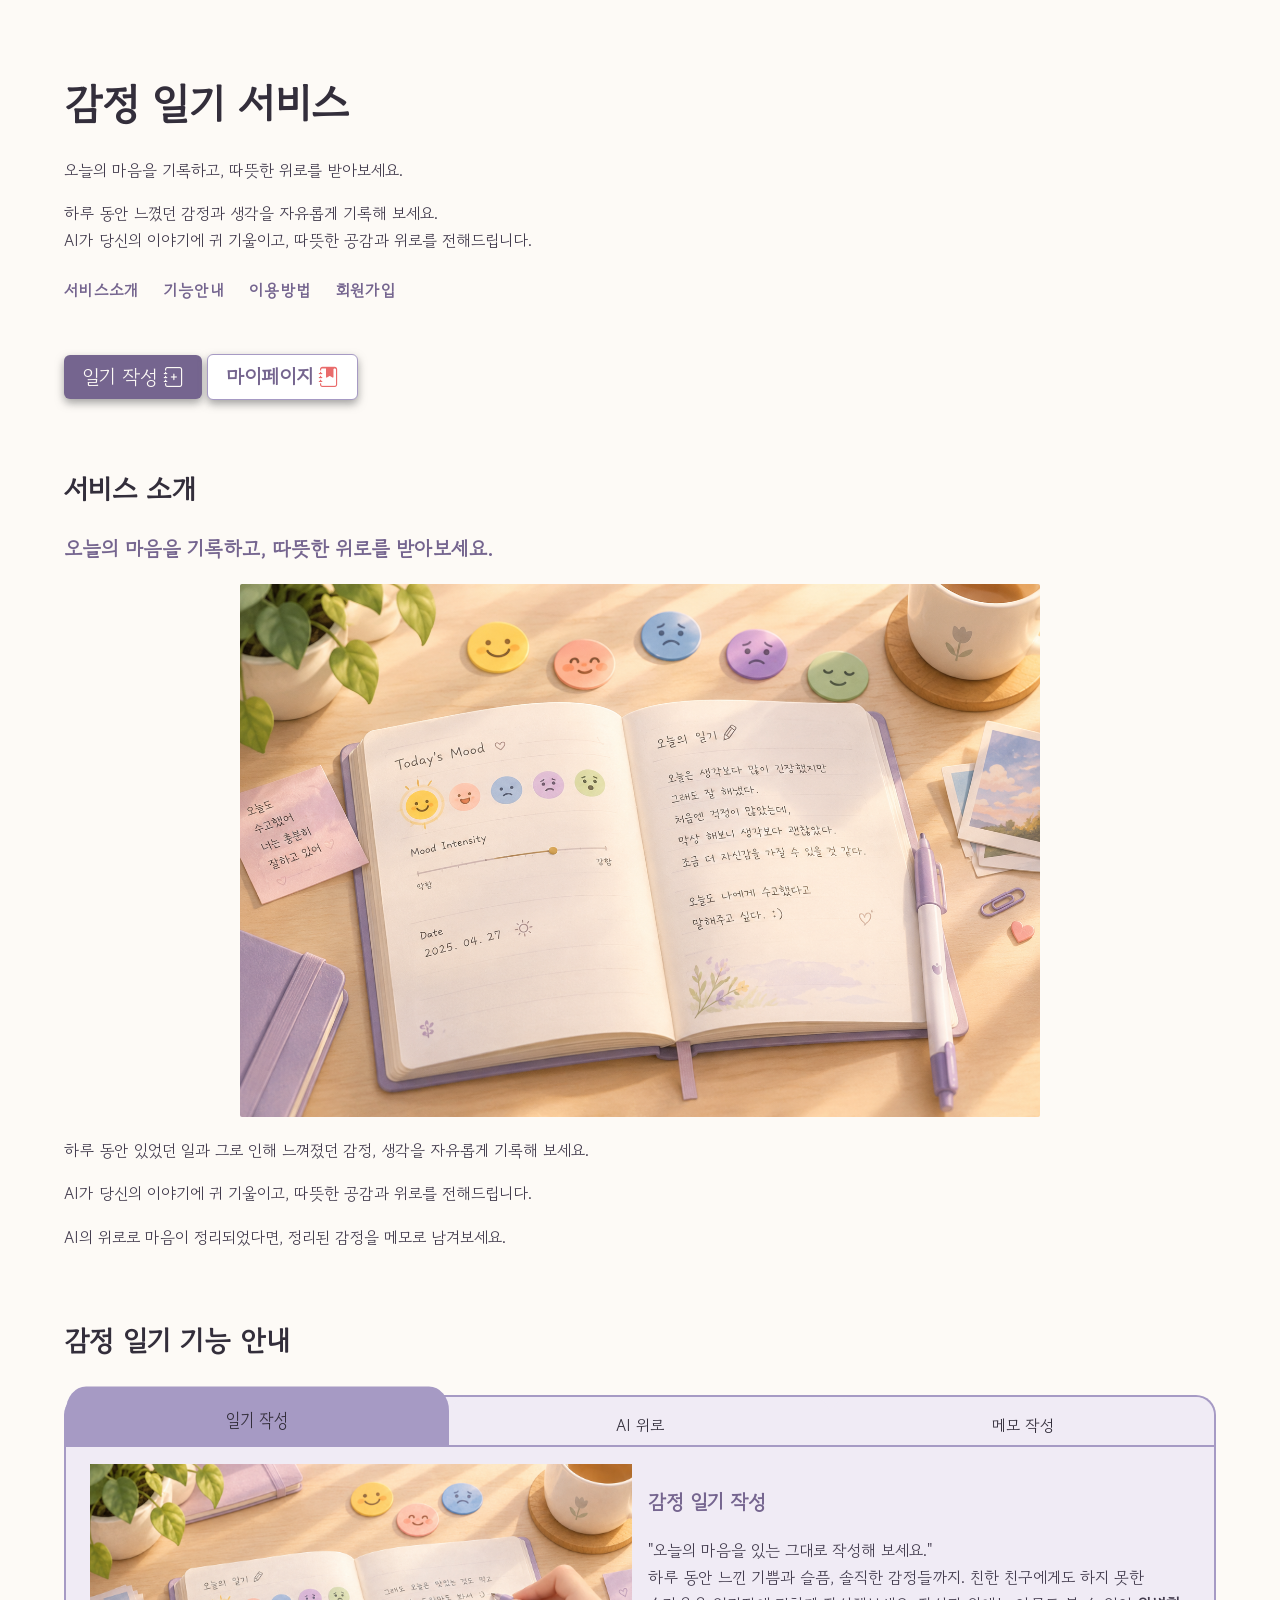
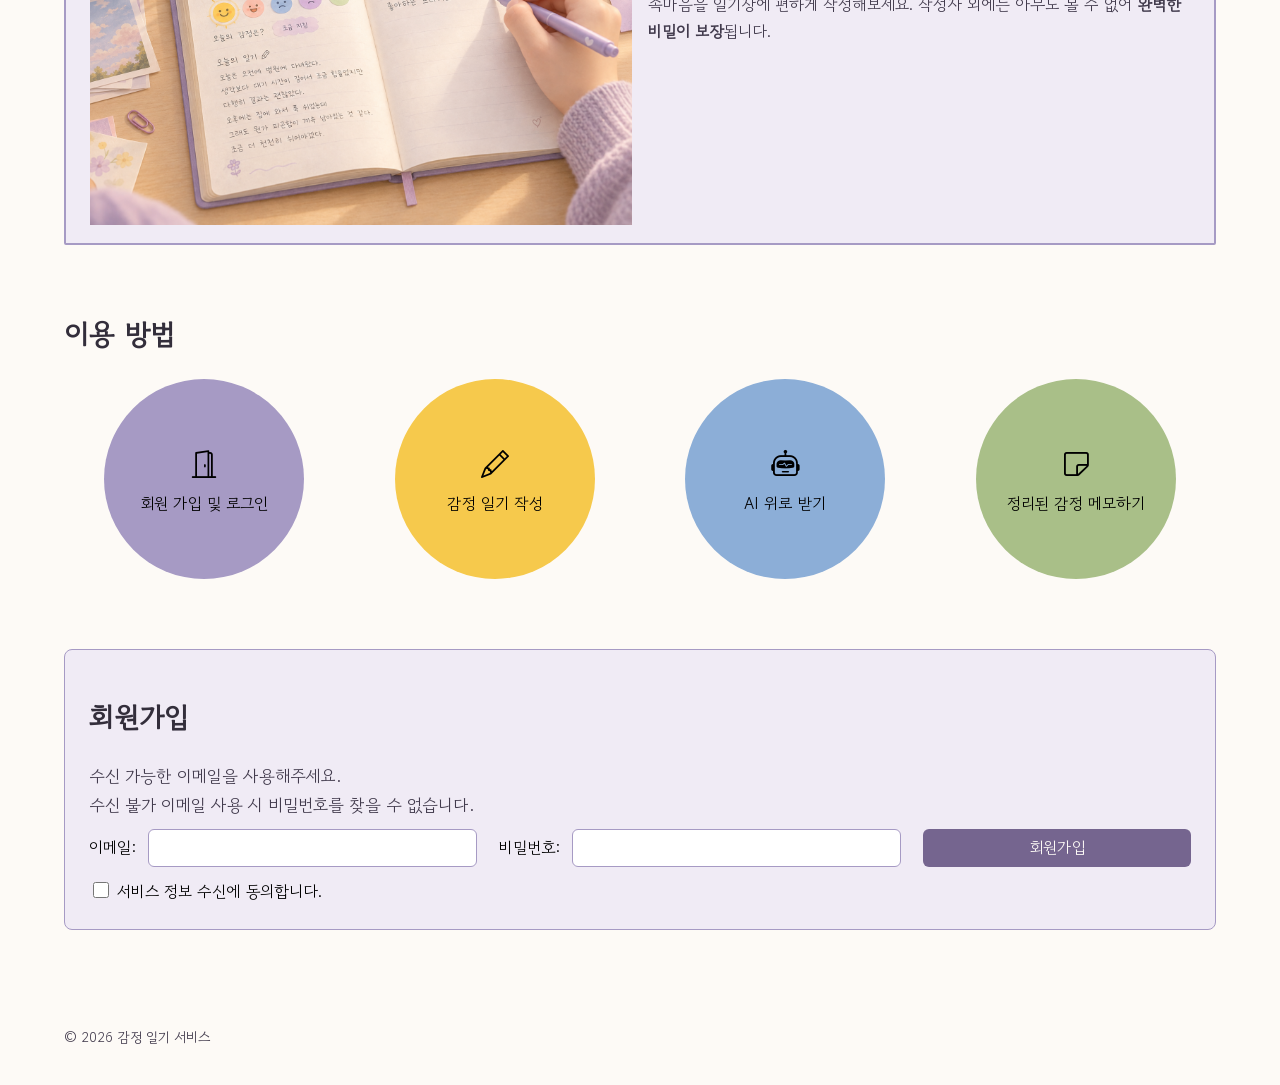
==== index.html @ e27486c7 "fix: required 띄어쓰기 수정" ====
<!DOCTYPE html>
<html lang="ko">

<head>
	<meta charset="UTF-8">
	<meta name="viewport" content="width=device-width, initial-scale=1.0">
	<link rel="preconnect" href="https://fonts.googleapis.com">
	<link rel="preconnect" href="https://fonts.gstatic.com" crossorigin>
	<link href="https://fonts.googleapis.com/css2?family=Gowun+Dodum&display=swap" rel="stylesheet">
	<link rel="stylesheet" href="https://cdn.jsdelivr.net/npm/bootstrap-icons@1.13.1/font/bootstrap-icons.min.css">
	<link rel="stylesheet" href="css/style.css">
	<link rel="stylesheet" href="css/index.css">

	<title>Emotion diary</title>
</head>

<body>
	<!-- 
    	사용자: 일기에 감정을 기록하고 AI를 통해 위로와 공감을 받고 싶은 사람
		목적: 감정을 기록하고, AI의 위로를 통해 마음을 정리하여 정서적 안정감 얻기 
		핵심 행동: 감정 일기 작성 및 AI 위로 받기, 정리된 감정 메모하기
		정보 순서: 서비스 소개 → 핵심 기능 안내 → 이용 방법 → 회원가입
    -->
	<header>
		<h1>감정 일기 서비스</h1>
		<p>오늘의 마음을 기록하고, 따뜻한 위로를 받아보세요.</p>
		<p>하루 동안 느꼈던 감정과 생각을 자유롭게 기록해 보세요.<br>
			AI가 당신의 이야기에 귀 기울이고, 따뜻한 공감과 위로를 전해드립니다.</p>

		<nav aria-label="주요 메뉴">
			<a href="#about">서비스소개</a>
			<a href="#features">기능안내</a>
			<a href="#steps">이용방법</a>
			<a href="#signup">회원가입</a>
		</nav>

	</header>

	<main>
		<button id="writeDiary" onclick="openPopup()" class="mobile-full">일기 작성 <i
				class="bi bi-journal-plus"></i></button>
		<button id="btnMypage" onclick="moveMyPage()" class="btn-white bold mobile-full">
			마이페이지 <i class="bi bi-journal-bookmark-fill c-danger"></i>
		</button>

		<section id="about">
			<h2>서비스 소개</h2>
			<h3>오늘의 마음을 기록하고, <br class="pc-none">따뜻한 위로를 받아보세요.</h3>

			<img src="assets/images/main.png" alt="감정 일기 사용 예시 이미지">

			<p>하루 동안 있었던 일과 그로 인해 느껴졌던 감정, 생각을 자유롭게 기록해 보세요.</p>
			<p>AI가 당신의 이야기에 귀 기울이고, 따뜻한 공감과 위로를 전해드립니다.</p>
			<p>AI의 위로로 마음이 정리되었다면, 정리된 감정을 메모로 남겨보세요.</p>
		</section>

		<section id="features">
			<h2>감정 일기 기능 안내</h2>

			<div class="feature-tabs" id="featureTabs" role="tab-list" aria-label="기능 선택 탭">
				<button id="tabWirte" class="active" onclick="showFeature('Wirte', this)">일기 작성</button>
				<button id="tabRead" onclick="showFeature('Read', this)">AI 위로</button>
				<button id="tabMemo" onclick="showFeature('Memo', this)">메모 작성</button>
			</div>
			<div class="feature-cards" id="featureCards" aria-label="기능 상세 안내">
				<div class="feature-card active" id="featureWirte">
					<img src="assets/images/wirte.png" alt="일기를 작성하는 모습의 이미지" />
					<h3>감정 일기 작성</h3>
					<p>
						"오늘의 마음을 있는 그대로 작성해 보세요."<br>
						하루 동안 느낀 기쁨과 슬픔, 솔직한 감정들까지. 친한 친구에게도 하지 못한
						속마음을 일기장에 편하게 작성해보세요.
						작성자 외에는 아무도 볼 수 없어 <b>완벽한 비밀이 보장</b>됩니다.
					</p>
				</div>
				<div class="feature-card" id="featureRead">
					<img src="assets/images/ai_read.png" alt="ai가 일기를 읽고 생각하는 모습의 이미지" />
					<h3>AI 위로 받기</h3>
					<p>
						"나만을 위한 AI의 따뜻한 공감과 위로"<br>
						작성하신 일기를 바탕으로 AI 봇이 진심 어린 위로의 답장을 건네어 드립니다.
						혼자 간직하기엔 무거웠던 감정들, 이제는 <b>AI의 다정한 피드백</b>과 함께 마음을 한결 가볍게 비워내 보세요.
					</p>
				</div>
				<div class="feature-card" id="featureMemo">
					<img src="assets/images/memo.png" alt="ai의 위로를 보고난 후 메모를 붙인 모습의 이미지" />
					<h3>정리된 감정 메모하기</h3>
					<p>
						"정리된 감정을 메모로 남갸보세요."<br>
						AI의 위로를 통해 마음이 한결 가벼워졌나요?<br>
						<b>정리된 감정과 새로워진 마음을 메모로 기록</b>하며 오늘 하루를 기분 좋게 마무리해 보세요.
					</p>
				</div>
			</div>
		</section>

		<section id="steps">
			<h2>이용 방법</h2>

			<ol class="step-list">
				<li><i class="bi bi-door-open"></i>회원 가입 및 로그인</li>
				<li><i class="bi bi-pencil"></i>감정 일기 작성</li>
				<li><i class="bi bi-robot"></i>AI 위로 받기</li>
				<li><i class="bi bi-sticky"></i>정리된 감정 메모하기</li>
			</ol>
		</section>

		<section id="signup" class="signup">
			<h2>회원가입</h2>

			<p id="formMessage" class="" aria-live="polite">
				수신 가능한 이메일을 사용해주세요.<br>수신 불가 이메일 사용 시 비밀번호를 찾을 수 없습니다.
			</p>

			<form action="" method="" class="signup-form" id="signupForm">
				<label for="email">이메일:</label>
				<input type="email" id="email" name="email" required>

				<label for="password">비밀번호:</label>
				<input type="password" id="password" name="password" required>

				<button type="submit" id="signupButton">회원가입</button>

				<label for="subscribe" class="subscribe">
					<input type="checkbox" name="subscribe" id="subscribe">
					서비스 정보 수신에 동의합니다.
				</label>
			</form>

			<button class="d-none" id="signUpWriteDiary" onclick="openPopup()">일기 작성 <i
					class="bi bi-journal-plus"></i></button>
		</section>
	</main>

	<div class="popup-mask d-none" id="popup">
		<button class="popup-close" onclick="closePopup()"><i class="bi bi-x-square"></i></button>
		<div class="bg-table-tablet"></div>
		<div class="diary-img-background">

			<div class="login-container" id="loginContainer">
				<p class="login-hint">
					이메일:test_mail@google.com <span onclick="loginCopy('email')">[사용]</span><br>
					비밀번호:abc123!! <span onclick="loginCopy('password')">[사용]</span>
				</p>
				<label for="loginEmail">이메일</label>
				<input type="email" name="loginEmail" id="loginEmail" placeholder="이메일을 입력해주세요.">
				<label for="loginPassword">비밀번호</label>
				<input type="password" name="loginPassword" id="loginPassword" placeholder="비밀번호를 입력해주세요.">

				<button type="button" id="loginButton" onclick="checkLogin()" disabled>로그인</button>
			</div>

			<form class="write-diary-container d-none" id="writeDiaryPopup">
				<div class="select-date d-none" id="writeDiaryDate">
					<label for="selectDate">날짜 선택</label>
					<button id="dateYesterday" class="btn-normal" onclick="changeDate(-1)">어제</button>
					<button id="dateToday" class="btn-normal" onclick="changeDate()">오늘</button>
					<input type="date" name="selectDate" id="selectDate" required
						aria-describedby="selectDateHelp selectDateError" required>
					<p id="selectDateHelp">어제 이전 날짜는 직접 설정해주세요.</p>
					<p id="selectDateError" class="c-danger d-none" role="alert">해당 날짜는 이미 작성한 일기가 있습니다. 다른 날짜를 선택해주세요.
					</p>
				</div>

				<div class="select-feel d-none" id="writeDiaryFeel">
					<label for="selectFeel">기분 선택</label>
					<p>그날 기분은 어땠나요?</p>
					<ul class="select-feels" id="feelList">
						<li onclick="changeFeels(this)">
							<img src="assets/images/emoji/face_happy.png" alt="행복한 표정">
							<p class="bg-red bg-transparent">행복</p>
						</li>
						<li onclick="changeFeels(this)">
							<img src="assets/images/emoji/face_good.png" alt="좋아하는 표정">
							<p class="bg-yellow bg-transparent">좋음</p>
						</li>
						<li onclick="changeFeels(this)">
							<img src="assets/images/emoji/face_comfortable.png" alt="평온한 모습의 표정">
							<p class="bg-green bg-transparent">보통</p>
						</li>
						<li onclick="changeFeels(this)">
							<img src="assets/images/emoji/face_sad.png" alt="슬퍼하는 표정">
							<p class="bg-blue bg-transparent">슬픔</p>
						</li>
						<li onclick="changeFeels(this)">
							<img src="assets/images/emoji/face_bad.png" alt="기분이 나빠보이는 표정">
							<p class="bg-main bg-transparent">나쁨</p>
						</li>
					</ul>

					<input type="hidden" name="selectFeel" id="selectFeel" required>
				</div>

				<div class="write-title d-none" id="writeDiaryTitle">
					<label for="writeTitle">일기 제목</label>
					<label for="useTitleDate">
						<input type="checkbox" name="useTitleDate" id="useTitleDate">
						날짜를 제목으로 사용하기
					</label>
					<input type="text" minlength="2" maxlength="50" name="writeTitle" id="writeTitle"
						placeholder="제목을 입력해주세요." required
						aria-describedby="writeTitleHelp writeTitleCount writeTitleError">
					<div class="field-meta">
						<p id="writeTitleHelp">2~50글자 이내로 입력해주세요.</p>
						<p id="writeTitleCount" class="title-length" aria-live="polite">0/50자</p>
					</div>
					<p id="writeTitleError" class="c-danger" role="alert"></p>
				</div>

				<div class="write-dairy d-none" id="writeDiaryDetail">
					<label for="writeDiaryTextarea">일기 내용</label>
					<textarea name="writeDiaryTextarea" id="writeDiaryTextarea" rows="10" placeholder="내용을 입력해주세요."
						minlength="5" maxlength="1000" required></textarea>
					<div id="writeTextareaMent">
						<p>5글자 이상 입력해주세요.</p>
						<p id="writeTextareaLength">0/1000</p>
					</div>
				</div>

				<div class="check-write-diary d-none" id="checkWriteDiary">
					<p id="checkDate">2026년 12월 11일</p>
					<img id="checkFeel" src="assets/images/emoji/face_good.png" alt="사용자가 선택한 감정의 표정">
					<p id="checkTitle">제목</p>
					<p id="checkDiary">내용</p>
				</div>

				<div class="move-btns" id="writeBtns">
					<button id="prevBtn" class="btn-white" type="button">이전</button>
					<button id="nextBtn" disabled type="button">다음</button>
					<button id="saveBtn" class="d-none" type="submit">일기 저장</button>
					<button id="cancelBtn" class="d-none btn-danger" onclick="cancelWriteDiary()" type="button">작성
						취소</button>
				</div>
			</form>
		</div>
	</div>
	</div>

	<footer>
		<p>&copy; 2026 감정 일기 서비스</p>
	</footer>

	<script src="js/index.js"></script>
</body>

</html>
---- css/style.css ----
/*
	사용하는 색상 정리

	main color(purple)
	#A69AC4
	light color
	#F0EBF5
	deep color
	#75658F
	dark (font)
	#423B4D
	cream color(body background)
	#FDFAF6
	yellow
	#F6C94C
	red
	#E96B6B
	blue
	#8CAED7
	green
	#A9BF88
*/

body {
	font-family: "Gowun Dodum", sans-serif;
	font-weight: 500;
	font-size: 16px;
	line-height: 1.6;
	margin: 0;
	padding: 0;
	background-color: #FDFAF6;
	word-break: keep-all;
	position: relative;
}

*,
*::before,
*::after {
	box-sizing: border-box;
}

.pc-none {
	display: none;
}

.d-none {
	display: none !important;
}

.bg-red {
	background-color: #E96B6B;
}

.bg-yellow {
	background-color: #F6C94C;
}

.bg-green {
	background-color: #A9BF88;
}

.bg-blue {
	background-color: #8CAED7;
}

.bg-main {
	background-color: #A69AC4;
}

.bg-transparent {
	background-color: transparent;
}

.bold {
	font-weight: 600 !important;
}

header,
main,
footer {
	width: 100%;
	max-width: 1200px;
	margin: 0 auto;
	padding: 0 24px;
}

header {
	padding-top: 50px;
	padding-bottom: 50px;
}

section {
	margin-top: 70px;
}

footer {
	padding-top: 32px;
	padding-bottom: 22px;
}

footer p {
	font-size: 14px;
}

nav {
	display: flex;
	flex-wrap: wrap;
	gap: 24px;
	margin-top: 24px;
}

a {
	color: #75658F;
	font-weight: bold;
	letter-spacing: 1px;
	text-decoration: none;
	transition: color 0.2s, transform 0.2s;
}

a:hover {
	color: #A69AC4;
	transform: translateY(-5px);
}

a:focus {
	outline: 2px solid #A9BF88;
	outline-offset: 2px;
	transform: translateY(-5px);
}

a:active {
	outline: none;
	color: #75658F;
	opacity: 0.7;
}

h1 {
	color: #332E3B;
	font-size: 42px;
	font-weight: 900;
	line-height: 1.2;
}

h2 {
	color: #332E3B;
	font-size: 28px;
	font-weight: 800;
	line-height: 1.4;
	height: 40px;
	margin-top: 24px;
	margin-bottom: 24px;
}

h3 {
	color: #75658F;
	font-size: 20px;
	font-weight: 700;
	line-height: 1.5;
}

p {
	color: #423B4D;
	line-height: 1.7;
	font-weight: 500;
}

input,
button,
.btn {
	font: inherit;
}

.btn {
	display: inline-block;
	text-align: center;
}

input:not([type="checkbox"]):not([type="radio"]) {
	min-width: 100px;
	padding: 5px 12px;
	border: 1px solid #A69AC4;
	border-radius: 6px;
	margin-right: 10px;
}

button,
.btn {
	flex: 1;
	padding: 6px 18px;
	background-color: #75658F;
	color: #FDFAF6;
	border: none;
	border-radius: 6px;
	cursor: pointer;
	transition: background-color 0.2s, transform 0.2s;
}

button.btn-white,
.btn-white {
	background-color: #fff;
	color: #75658F;
	box-sizing: border-box;
	border: 1px solid #A69AC4;
}

button.btn-gray,
.btn-gray {
	background-color: #fff;
	color: #332E3B;
	box-sizing: border-box;
	border: 1px solid #999;
}

button.btn-normal,
.btn-normal {
	background-color: #fff;
	color: #332E3B;
	box-sizing: border-box;
	border: 1px solid #A69AC4;
}

button.btn-danger,
.btn-danger {
	background-color: #fff;
	color: #E96B6B;
	box-sizing: border-box;
	border: 1px solid #E96B6B;
}

button:hover,
.btn:hover {
	background-color: #A69AC4;
	color: #423B4D;
}

button.btn-danger:hover,
.btn-danger:hover {
	background-color: #E96B6B;
	color: #fff;
}

button:focus,
.btn:focus {
	outline: 2px solid #A9BF88;
}

input:focus {
	outline: 2px solid #A9BF88;
	outline-offset: 2px;
}

button:active,
.btn:active {
	outline: none;
	background-color: #75658F;
	transform: scale(1.05);
	color: #FDFAF6;
}

button.btn-danger:active,
.btn-danger:active {
	background-color: #E96B6B;
	color: #fff;
	opacity: 0.7;
}

button:disabled {
	background-color: lightgray;
	color: #423B4D;
	cursor: not-allowed;
}

.c-danger {
	color: #E96B6B !important;
}

.c-success {
	color: #75658F;
	font-weight: bold;
}

.border-danger {
	border-color: #E96B6B !important;
}

/* tablet size */
@media (max-width: 800px) {
	.m-none {
		display: none;
	}

	h1 {
		font-size: 36px;
	}

	h2 {
		font-size: 26px;
	}

	h3,
	p {
		margin: 16px auto;
	}

	footer>p {
		padding-top: 20px;
		border-top: 1px solid lightgray;
	}
}

/* mobile size */
@media (max-width: 768px) {
	header {
		padding-top: 32px;
		padding-bottom: 24px;
	}

	section {
		margin-top: 40px;
	}

	nav {
		flex-direction: column;
		align-items: stretch;
		gap: 8px;
	}

	nav a {
		padding: 8px 0;
	}

	input,
	button,
	.btn {
		width: 100%;
	}

	button,
	.btn {
		min-height: 40px;
	}

	.mobile-full {
		width: auto;
	}
}

@media (max-width: 390px) {
	.pc-none {
		display: inline-block;
	}

	.btn {
		margin-top: 15px;
	}

	.mobile-full {
		width: 100%;
	}
}
---- css/index.css ----
#writeDiary,
#btnMypage {
	font-size: 20px;
	box-shadow: 0px 4px 8px #777777aa;
}

#about img {
	display: block;
	width: 100%;
	max-width: 800px;
	height: auto;
	margin: 20px auto;
	border-radius: 2px;
}

.feature-tabs {
	display: inline-block;
	width: 100%;
	height: 60px;
	background: #F0EBF5;
	border-radius: 20px 20px 0 0;
	border: 2px solid #A69AC4;
	border-bottom: none;
	display: flex;
	align-items: center;
	transform: translateY(10px);
	position: relative;
	z-index: 1;
}

.feature-tabs>button {
	height: 100%;
	border-radius: 20px 20px 0 0;
	background: #F0EBF5;
	color: #332E3B;
}

.feature-tabs>button.active {
	background: #A69AC4;
	transform: scaleY(1.2) translateY(-4px);
}

.feature-tabs>button:not(.active):hover {
	transform: scaleY(1.2) translateY(-4px);
}

.feature-cards {
	width: 100%;
	height: 400px;
}

.feature-card {
	width: 100%;
	height: 100%;
	padding: 20px 24px;
	border: 2px solid #A69AC4;
	border-radius: 0 0 2px 2px;
	background-color: #F0EBF5;
	display: grid;
	grid-template-columns: 5fr 5fr;
	grid-template-rows: 1fr 9fr;
	gap: 0 16px;
	align-items: center;
	display: none;
	z-index: 5;
	position: relative;
}

.feature-card.active {
	display: grid;
}

.feature-card>img {
	grid-column: 1;
	grid-row: 1 / 3;
	max-width: 100%;
	height: auto;
}

.feature-card>h3 {
	grid-column: 2;
	grid-row: 1;
	width: 100%;
}

.feature-card>p {
	font-weight: 500;
	grid-column: 2;
	grid-row: 2;
	align-self: stretch;
	margin: 0;
}

.step-list {
	display: flex;
	justify-content: space-around;
	list-style: none;
	padding: 0;
	gap: 10px;
}

.step-list>li {
	width: 25%;
	max-width: 200px;
	aspect-ratio: 1 / 1;
	padding: 15px;
	border-radius: 100%;
	text-align: center;
	box-sizing: border-box;
	display: flex;
	flex-direction: column;
	align-items: center;
	justify-content: center;
	gap: 5px;
	position: relative;
}

.step-list>li:nth-child(1) {
	background-color: #A69AC4;
}

.step-list>li:nth-child(2) {
	background-color: #F6C94C;
}

.step-list>li:nth-child(3) {
	background-color: #8CAED7;
}

.step-list>li:nth-child(4) {
	background-color: #A9BF88;
}

.step-list>li>i {
	font-size: 28px;
	display: block;
}

.signup-form {
	display: flex;
	gap: 12px;
	align-items: center;
	flex-wrap: wrap;
}

.signup {
	padding: 24px;
	margin-bottom: 50px;
	background-color: #F0EBF5;
	border: 1px solid #A69AC4;
	border-radius: 8px;
}

.subscribe {
	width: 100%;
}

.subscribe>input {
	width: 16px;
	height: 16px;
}

#formMessage {
	height: fit-content;
	transition: all .1s;
	font-size: 17px;
	margin-bottom: 10px;
}

button#signUpWriteDiary {
	font-size: 20px;
}

.popup-mask {
	width: 100vw;
	height: 100vh;
	height: 100dvh;
	position: fixed;
	overflow: hidden;
	background-color: #332E3Baa;
	z-index: 500;
	top: 0;
	bottom: 0;
	left: 0;
	right: 0;
}

button.popup-close {
	position: absolute;
	top: 5vw;
	right: 5vw;
	z-index: 600;
	padding: 0;
	width: 40px;
	height: 40px;
	font-size: 30px;
	line-height: 20px;
	color: #FFF;
	background-color: #000;
	opacity: .7;
	border-radius: 10px;
}

.diary-img-background {
	background-image: url("../assets/images/blank_diary_full.png");
	background-size: cover;
	background-repeat: no-repeat;
	background-position: center;
	width: 100%;
	height: 80%;
	max-width: 1200px;
	margin: auto;
	padding: 170px 260px 130px;
	box-sizing: border-box;
	position: absolute;
	top: 0;
	bottom: 0;
	left: 0;
	right: 0;
	z-index: 130;
}


/* popup login ------------------- */
.diary-img-background>div,
.diary-img-background>form {
	width: 46%;
	height: 100%;
	display: flex;
	flex-direction: column;
}

.login-container {
	gap: 5px;
	align-items: stretch;
}

.login-hint {
	width: 100%;
	font-size: 15px;
}

.login-hint>span {
	cursor: pointer;
}

.login-container>input,
.login-container>button {
	flex: 0 0 auto;
	flex-grow: none;
}

.login-container>button {
	margin-top: auto;
}

/* // end popup login ------------------- */
/* popup write ----------------------- */
.write-diary-container {
	justify-content: space-between;
}

/* 감정 선택 & 저장 전 일기 전체 내용 보여줄때 사용 */
div.diary-container-full {
	width: 100%;
}

/* 각 페이지 label(title) */
.select-date>label,
.select-feel>label,
.write-title>label:first-child,
.write-dairy>label {
	width: 100%;
	height: 32px;
	margin-bottom: 10px;
	display: inline-block;
	font-size: 20px;
	font-weight: 600;
	text-align: left;
}

.select-date>label,
.select-feel>label {
	margin-bottom: 0;
	grid-column: span 2;
}

/* 날짜 선택 */
.select-date {
	display: grid;
	grid-template-columns: 1fr 1fr;
	gap: 10px;
}

#selectDate {
	grid-column: span 2;
	margin-right: 0;
}

.select-date>p {
	grid-column: span 2;
	font-size: 15px;
	margin-top: 0;
}

/* 감정 선택 */
.select-feel {
	width: 100%;
}

.select-feels {
	list-style-type: none;
	padding: 0;
	margin: 0;
	display: flex;
	justify-content: space-between;
	gap: 5px;
}

.select-feels>li {
	display: flex;
	flex-direction: column;
	align-items: center;
	cursor: pointer;
}

/* 감정 이미지 */
.select-feels>li>img {
	width: 85px;
	filter: grayscale(1);
	transition: filter .2s linear;
}

.select-feels>li>img.select-img {
	filter: grayscale(0);
}

.select-feels>li:hover>img,
.select-feels>li:focus>img {
	filter: grayscale(0);
}

.select-feels>li:active>img {
	opacity: 0.8;
}

/* 감정 문구 */
.select-feels>li>p {
	border: 1px solid #999;
	border-radius: 20px;
	padding: 2px 12px;
	font-size: 16px;
	color: inherit;
}


/* 일기 제목, 내용 */
.write-title>label:nth-child(2) {
	font-size: 15px;
	display: block;
	margin-bottom: 5px;
}

.write-title>input,
.field-meta {
	width: 100%;
}

.field-meta {
	display: flex;
	justify-content: space-between;
	align-items: center;
	flex-wrap: wrap;
	gap: 10px;
}

.write-title p {
	font-size: 14px;
	margin: 7px 0 0;
}

.write-dairy {
	width: 100%;
	height: 100%;
	padding: 0 0 10px;
}

.write-dairy>textarea {
	width: 100%;
	height: calc(100% - 42px - 33px);
	resize: none;
	box-sizing: border-box;
	padding: 5px;
	text-align: left;
}

#writeTextareaMent {
	width: 100%;
	height: 28px;
	margin: 0;
	display: flex;
	justify-content: space-between;
}

#writeTextareaMent>p {
	margin: 0;
}

/* 작성한 일기 확인 */
.check-write-diary {
	width: 100%;
	height: calc(100% - 50px);
	position: relative;
	display: flex;
	flex-direction: column;
	gap: 5px;
}

.check-write-diary>p {
	margin: 0;
}

#checkDate {
	width: 100%;
	font-size: 20px;
	font-weight: 600;
	flex: 0;
}

#checkFeel {
	width: 60px;
	height: 60px;
	position: absolute;
	top: 0;
	right: 0;
	flex: 0;
}

#checkTitle {
	width: 100%;
	font-size: 18px;
	font-weight: 600;
	flex: 0;
}

#checkDiary {
	width: 100%;
	min-height: 0;
	overflow-y: auto;
	flex: 1;
	margin-top: 5px;
	box-sizing: border-box;
	padding: 0 10px 20px 0;
	white-space: pre-wrap;
}

.move-btns {
	width: 100%;
	display: flex;
	justify-content: space-between;
}

.move-btns>button {
	flex: 0 0 auto;
}

#saveBtn {
	margin-left: auto;
}

#cancelBtn {
	margin-left: 10px;
}

/* // end popup write ----------------------- */
@media (max-width: 1200px),
(max-height: 850px) {
	.popup-mask {
		background-color: black;
	}

	.bg-table-tablet {
		width: 100%;
		height: 100%;
		position: absolute;
		background-image: url("../assets/images/table.png");
		background-repeat: no-repeat;
		background-size: cover;
		z-index: 120;
		top: 0;
		bottom: 0;
		left: 0;
		right: 0;
	}

	.diary-img-background {
		width: 1024px;
		height: 650px;
		background-image: url("../assets/images/blank_diary.png");
		background-size: contain;
		box-sizing: content-box;
		padding: 0;
	}

	.diary-img-background>div,
	.diary-img-background>form {
		width: 50%;
		height: 100%;
		box-sizing: border-box;
		padding: 3% 3% 5% 7%;
	}

	div.diary-container-full {
		width: 100%;
		padding: 3% 7% 5%;
	}
}


@media (max-width: 1000px) {
	.step-list {
		gap: 30px;
	}

	button.popup-close {
		top: 10px;
		right: 3vw;
		width: 36px;
		min-height: 36px;
		height: 36px;
		font-size: 26px;
		line-height: 12px;
	}

	.diary-img-background {
		width: 100%;
		height: 100%;
		background-size: cover;
		background-position: 5% 0;
	}

	.diary-img-background>div,
	.diary-img-background>form {
		width: 100%;
		height: 100%;
		box-sizing: border-box;
		padding: 50px 3% 50px 7%;
	}

	.move-btns {
		gap: 10px;
	}

	.move-btns>button {
		flex: 1;
	}

	#cancelBtn {
		margin-left: auto;
	}
}

/* tablet size */
@media (max-width: 800px) {
	#about img {
		height: 360px;
		object-fit: cover;
		object-position: center 7%;
	}

	.feature-cards {
		height: 500px;
	}

	.feature-card {
		padding: 16px 20px 20px;
		grid-template-columns: 1fr;
		grid-template-rows: 1fr 1fr 1fr auto 1fr;
		align-items: start;
	}

	.feature-card>img {
		grid-column: 1;
		grid-row: 1 / 4;
		max-height: 290px;
		margin: 0 auto 0;
	}

	.feature-card>h3 {
		grid-column: 1;
		grid-row: 4;
	}

	.feature-card>p {
		grid-column: 1;
		grid-row: 5;
	}

	.step-list {
		margin-bottom: 80px;
	}

	.step-list>li {
		max-width: 150px;
	}
}

/* mobile size */
@media (max-width: 768px) {

	#writeDiary,
	#btnMypage {
		font-size: 18px;
	}

	.feature-cards {
		grid-template-columns: 1fr;
		gap: 10px;
	}

	.step-list {
		gap: 20px;
	}

	.signup-form {
		flex-direction: column;
		align-items: stretch;
	}

	.signup {
		padding: 12px 24px 40px;
	}

	.write-title>label:nth-child(2)>input {
		width: fit-content;
	}
}


@media (max-width: 600px) {
	#about img {
		height: auto;
		object-fit: contain;
	}

	.feature-tabs {
		height: 52px;
		transform: translateY(12px);
	}

	.feature-tabs>button {
		height: 50px;
		font-size: 16px;
		padding: 4px;
	}

	.feature-card {
		grid-template-rows: 2fr auto 3fr;
	}

	.feature-card>img {
		grid-row: 1;
		max-height: auto;
	}

	.feature-card>h3 {
		grid-row: 2;
	}

	.feature-card>p {
		grid-row: 3;
	}

	.step-list {
		display: grid;
		grid-template-columns: repeat(2, 1fr);
		justify-items: center;
		gap: 15px;
		margin: 30px auto 80px;
	}

	.step-list>li {
		width: 100%;
		max-width: 180px;
	}

	.select-feels {
		flex-wrap: wrap;
		justify-content: center;
	}

}

@media (max-width: 390px) {

	#writeDiary,
	#btnMypage {
		font-size: 16px;
	}

	#btnMypage {
		margin-top: 10px;
	}

	.feature-card {
		padding: 10px 16px;
	}

	.step-list {
		gap: 5px;
	}

	.step-list>li:nth-child(n+1) {
		width: 100%;
		max-width: 150px;
		aspect-ratio: 1 / 1.08;
		border-radius: 24px;
		border: 4px solid #F0EBF5;
	}

	.step-list>li>i {
		font-size: 20px;
	}

	.signup {
		padding: 8px 16px 30px;
	}

}

@media (max-width: 280px) {
	.step-list {
		grid-template-columns: repeat(1, 1fr);
	}
}
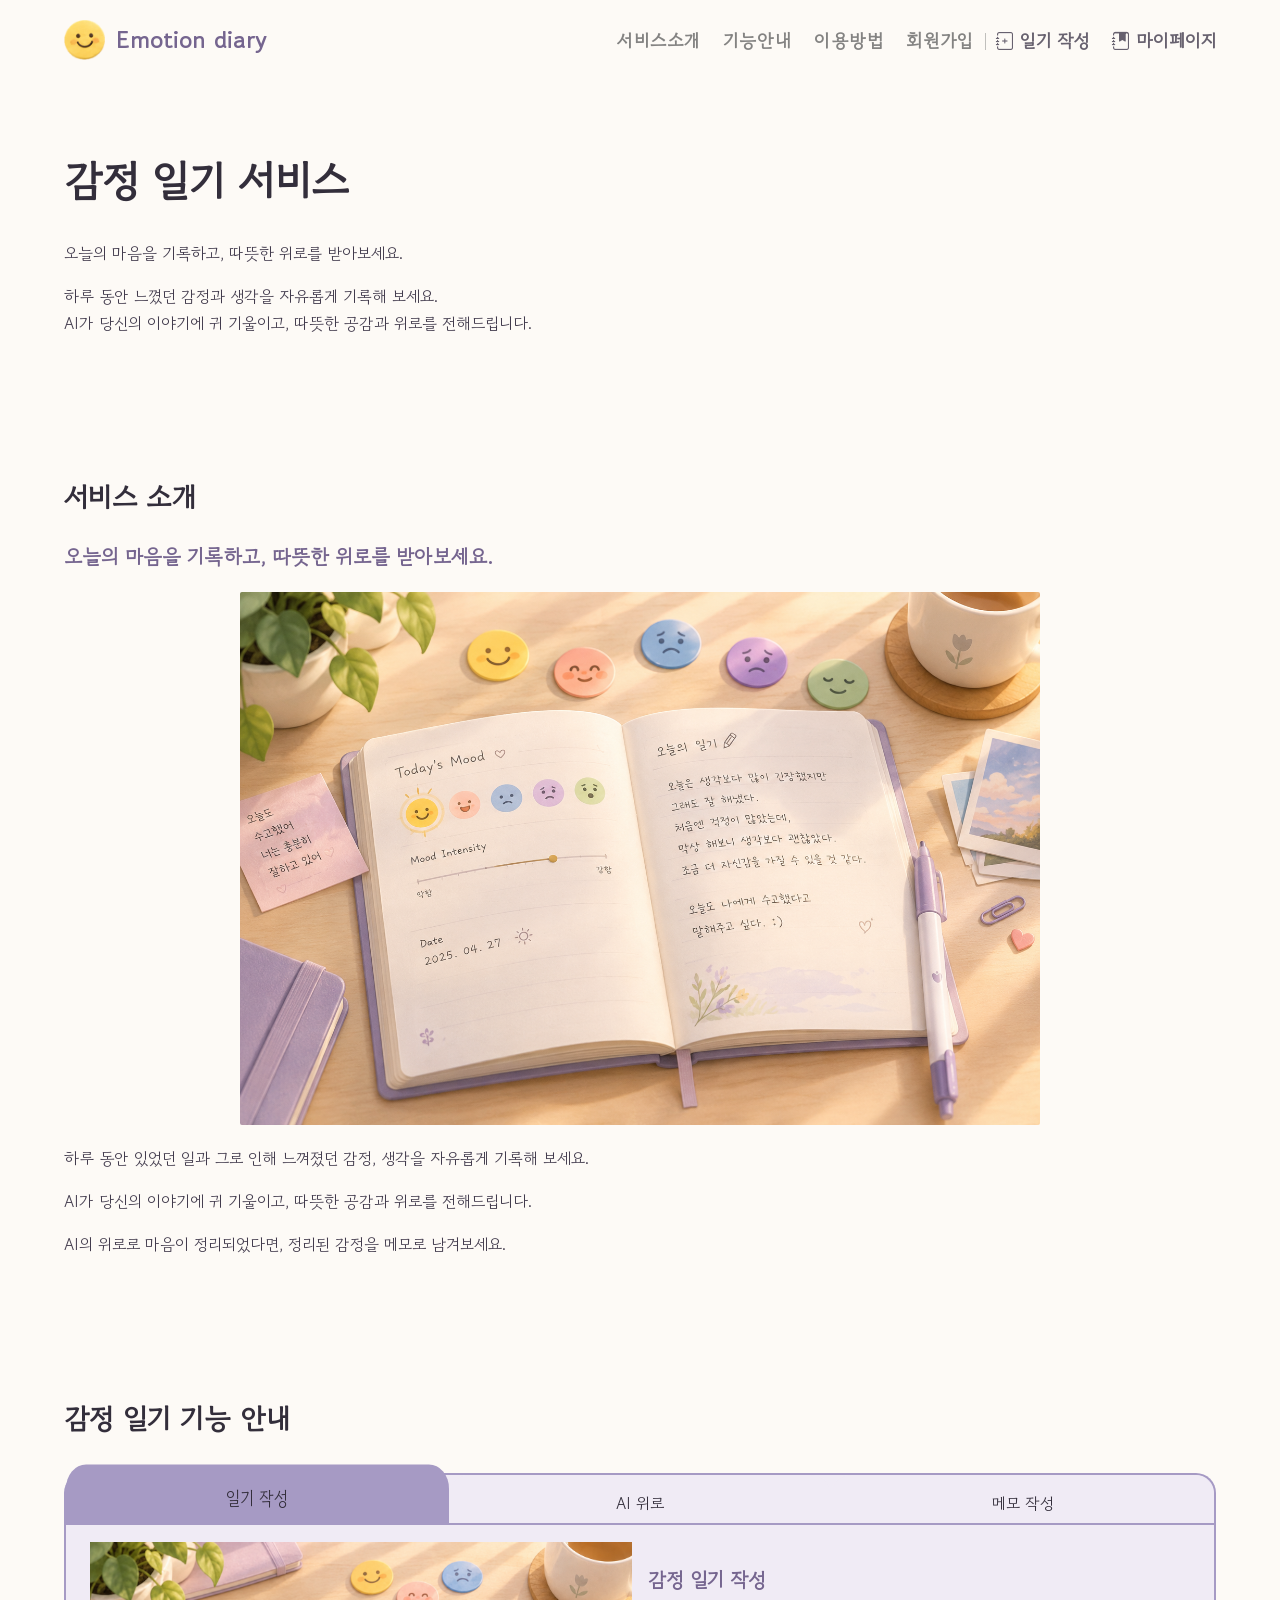
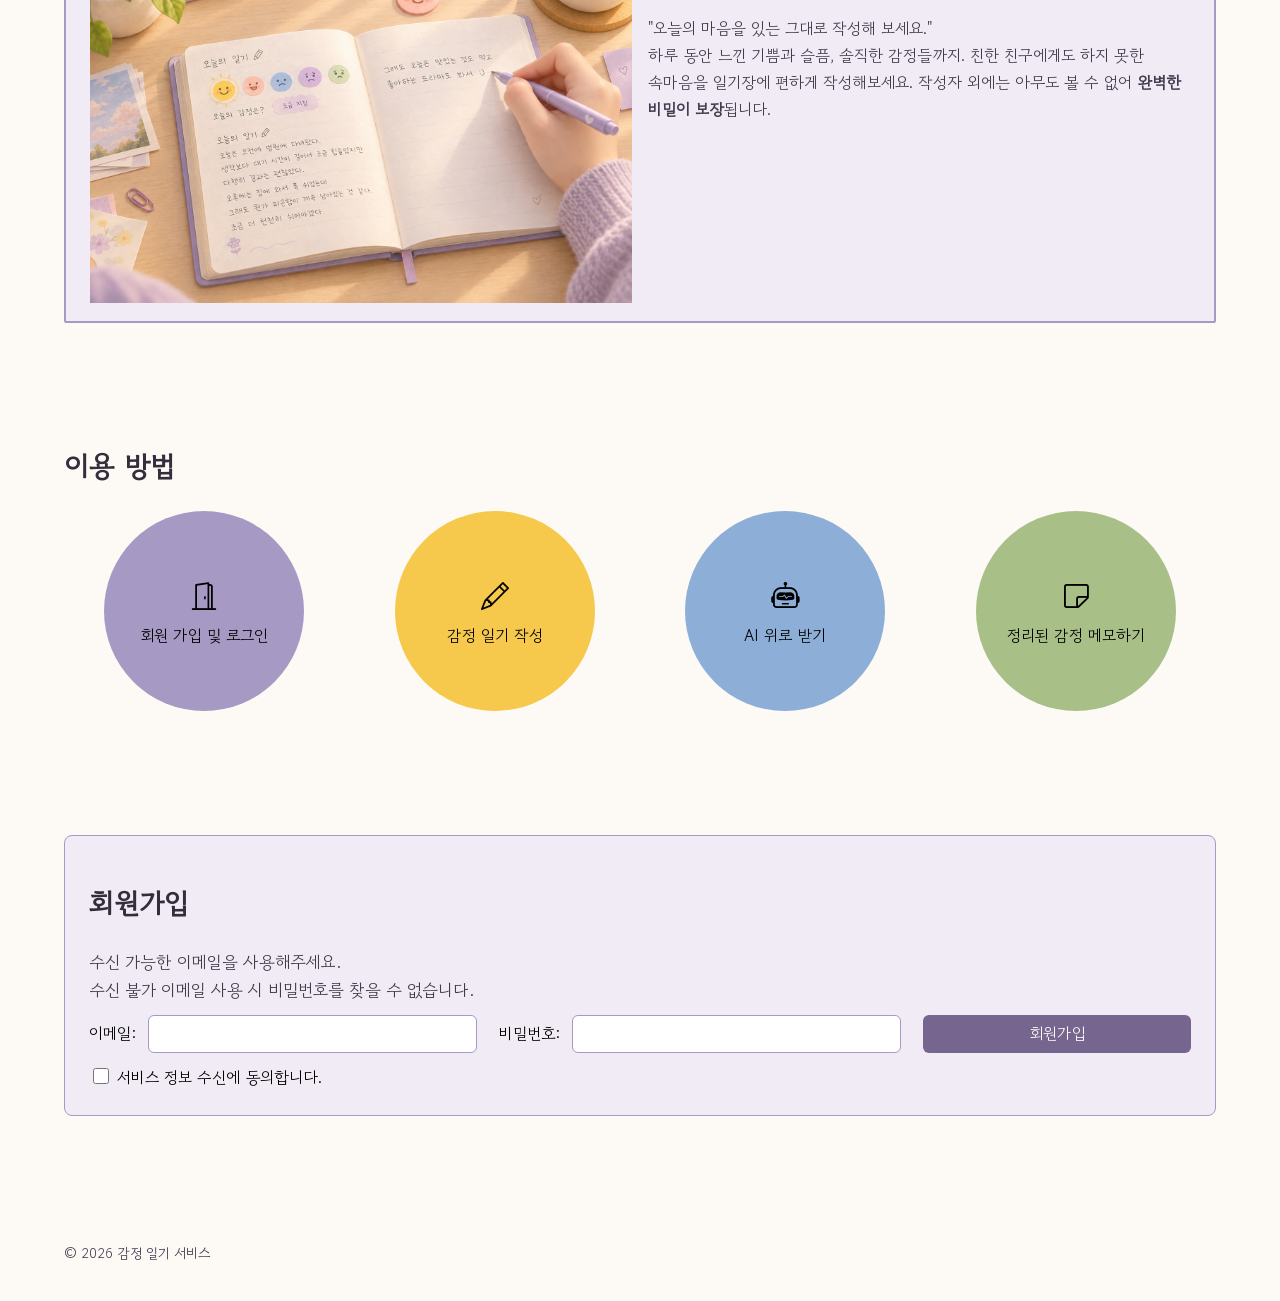
==== commit 2e01c108: "(week10): 내비게이션 UI" ====
--- a/index.html
+++ b/index.html
@@ -21,27 +21,40 @@
 		핵심 행동: 감정 일기 작성 및 AI 위로 받기, 정리된 감정 메모하기
 		정보 순서: 서비스 소개 → 핵심 기능 안내 → 이용 방법 → 회원가입
     -->
-	<header>
-		<h1>감정 일기 서비스</h1>
-		<p>오늘의 마음을 기록하고, 따뜻한 위로를 받아보세요.</p>
-		<p>하루 동안 느꼈던 감정과 생각을 자유롭게 기록해 보세요.<br>
-			AI가 당신의 이야기에 귀 기울이고, 따뜻한 공감과 위로를 전해드립니다.</p>
-
-		<nav aria-label="주요 메뉴">
-			<a href="#about">서비스소개</a>
-			<a href="#features">기능안내</a>
-			<a href="#steps">이용방법</a>
-			<a href="#signup">회원가입</a>
+	<header id="header">
+		<nav aria-label="주요 메뉴" aria-expanded="false" id="headerNav" class="header-nav">
+			<a href="./index.html" class="nav-logo">
+				<img src="assets/images/logo.png" alt="웃는 얼굴의 로고">Emotion diary
+			</a>
+			<ul id="mainNav" class="nav-menu">
+				<li><a href="#about">서비스소개</a></li>
+				<li><a class="is-current" aria-current="page" href="#features">기능안내</a></li>
+				<li><a href="#steps">이용방법</a></li>
+				<li><a href="#signup">회원가입</a></li>
+				<li class="left-line">
+					<button id="writeDiary" onclick="openPopup()">
+						<i class="bi bi-journal-plus"></i> 일기 작성
+					</button>
+				</li>
+				<li>
+					<button id="btnMypage" onclick="moveMyPage()">
+						<i class="bi bi-journal-bookmark-fill"></i> 마이페이지
+					</button>
+				</li>
+			</ul>
+			<button id="menuToggleBtn" class="is-open" aria-controls="navMenu" aria-expanded="false">
+				<i class="bi bi-list" aria-hidden="true"></i>
+			</button>
 		</nav>
-
 	</header>
 
 	<main>
-		<button id="writeDiary" onclick="openPopup()" class="mobile-full">일기 작성 <i
-				class="bi bi-journal-plus"></i></button>
-		<button id="btnMypage" onclick="moveMyPage()" class="btn-white bold mobile-full">
-			마이페이지 <i class="bi bi-journal-bookmark-fill c-danger"></i>
-		</button>
+		<section id="main">
+			<h1>감정 일기 서비스</h1>
+			<p>오늘의 마음을 기록하고, 따뜻한 위로를 받아보세요.</p>
+			<p>하루 동안 느꼈던 감정과 생각을 자유롭게 기록해 보세요.<br>
+				AI가 당신의 이야기에 귀 기울이고, 따뜻한 공감과 위로를 전해드립니다.</p>
+		</section>
 
 		<section id="about">
 			<h2>서비스 소개</h2>
@@ -153,10 +166,10 @@
 			<form class="write-diary-container d-none" id="writeDiaryPopup">
 				<div class="select-date d-none" id="writeDiaryDate">
 					<label for="selectDate">날짜 선택</label>
-					<button id="dateYesterday" class="btn-normal" onclick="changeDate(-1)">어제</button>
-					<button id="dateToday" class="btn-normal" onclick="changeDate()">오늘</button>
+					<button id="dateYesterday" class="btn-normal" onclick="changeDate(-1)" type="button">어제</button>
+					<button id="dateToday" class="btn-normal" onclick="changeDate()" type="button">오늘</button>
 					<input type="date" name="selectDate" id="selectDate" required
-						aria-describedby="selectDateHelp selectDateError" required>
+						aria-describedby="selectDateHelp selectDateError">
 					<p id="selectDateHelp">어제 이전 날짜는 직접 설정해주세요.</p>
 					<p id="selectDateError" class="c-danger d-none" role="alert">해당 날짜는 이미 작성한 일기가 있습니다. 다른 날짜를 선택해주세요.
 					</p>
--- a/css/style.css
+++ b/css/style.css
@@ -75,7 +75,75 @@
 	font-weight: 600 !important;
 }
 
-header,
+header {
+	width: 100%;
+	height: 80px;
+	padding: 15px calc(((100% - 1200px) / 2) + 24px);
+	position: fixed;
+	background: #FDFAF6e9;
+	z-index: 500;
+	top: 0;
+}
+
+nav.header-nav {
+	width: 100%;
+	height: 50px;
+	margin: auto;
+	display: flex;
+	justify-content: space-between;
+}
+
+.nav-logo {
+	margin-right: auto;
+	display: flex;
+	align-items: center;
+	gap: 10px;
+	font-size: 24px;
+}
+
+.nav-logo>img {
+	height: 40px;
+}
+
+.nav-menu {
+	height: 50px;
+	list-style: none;
+	display: flex;
+	justify-content: space-between;
+	align-items: center;
+	gap: 22px;
+	padding: 0;
+	margin: 0;
+	font-size: 18px;
+}
+
+.nav-menu>li>a {
+	color: #666666cd;
+}
+
+.nav-menu>li>a {
+	display: inline-block;
+}
+
+.nav-menu button {
+	background: transparent;
+	color: #423B4D;
+	font-weight: bold;
+	opacity: .8;
+	padding: 0;
+	margin: 0;
+}
+
+.nav-menu>li>a.is-current {
+	color: #75658F;
+	opacity: 1;
+	border-bottom: 1px solid #75658F;
+}
+
+#menuToggleBtn {
+	display: none;
+}
+
 main,
 footer {
 	width: 100%;
@@ -84,13 +152,8 @@
 	padding: 0 24px;
 }
 
-header {
-	padding-top: 50px;
-	padding-bottom: 50px;
-}
-
 section {
-	margin-top: 70px;
+	padding-top: 100px;
 }
 
 footer {
@@ -122,16 +185,24 @@
 	transform: translateY(-5px);
 }
 
+.nav-menu>li>a:hover {
+	color: #A69AC4;
+	opacity: 1;
+}
+
 a:focus {
 	outline: 2px solid #A9BF88;
 	outline-offset: 2px;
-	transform: translateY(-5px);
 }
 
 a:active {
 	outline: none;
 	color: #75658F;
 	opacity: 0.7;
+}
+
+.nav-menu>li>a:active {
+	color: #75658F;
 }
 
 h1 {
@@ -274,6 +345,10 @@
 	color: #E96B6B !important;
 }
 
+.c-green {
+	color: #F6C94C;
+}
+
 .c-success {
 	color: #75658F;
 	font-weight: bold;
@@ -281,6 +356,96 @@
 
 .border-danger {
 	border-color: #E96B6B !important;
+}
+
+@media (max-width: 1248px) {
+	header {
+		padding: 15px 24px;
+	}
+}
+
+@media (max-width: 900px) {
+	header {
+		width: 100%;
+		box-shadow: #00000055 0px 0px 10px;
+	}
+
+	header.is-open {
+		width: 100%;
+		max-width: 400px;
+		height: 100vh;
+		background: #FDFAF6;
+		padding: 30px 24px 50px;
+		box-shadow: #00000055 0px 0px 10px;
+		right: 0;
+	}
+
+	nav.header-nav {
+		width: 100%;
+		margin: 0;
+		justify-content: start;
+		flex-direction: column;
+		position: relative;
+	}
+
+	header.is-open>nav.header-nav {
+		height: 100%;
+		gap: 30px;
+	}
+
+	.nav-menu {
+		display: none;
+	}
+
+	.nav-menu.is-open {
+		display: flex;
+		height: fit-content;
+		justify-content: start;
+		flex-direction: column;
+		align-items: start;
+		gap: 10px;
+		padding-left: 25px;
+	}
+
+	.nav-menu>li {
+		width: 100%;
+	}
+
+	.nav-menu>li>a {
+		color: #423B4D;
+		padding: 5px 0;
+	}
+
+	.nav-menu button {
+		opacity: 1;
+		text-align: left;
+	}
+
+	.nav-menu>li>a.is-current {
+		width: 100%;
+		background: #75658F;
+		color: #fff;
+		font-weight: normal;
+		margin-left: -10px;
+		padding-left: 10px;
+		border-bottom: none;
+		opacity: 1;
+	}
+
+	#menuToggleBtn {
+		width: fit-content;
+		height: 40px;
+		display: block;
+		flex: 0;
+		border-radius: 50px;
+		font-size: 18px;
+	}
+
+	#menuToggleBtn.is-open {
+		position: absolute;
+		top: 8px;
+		right: 0;
+	}
 }
 
 /* tablet size */
@@ -310,9 +475,13 @@
 
 /* mobile size */
 @media (max-width: 768px) {
-	header {
-		padding-top: 32px;
-		padding-bottom: 24px;
+
+	header.is-open {
+		width: 400px;
+		height: 100vh;
+		background: #FDFAF6;
+		padding: 30px 24px 50px;
+		box-shadow: #aaaaaa 2px 0px 10px;
 	}
 
 	section {
@@ -346,6 +515,25 @@
 }
 
 @media (max-width: 390px) {
+	header.is-open {
+		width: 100vw;
+		height: 100dvh;
+		padding: 30px 3% 50px;
+		box-shadow: none;
+		left: 0;
+		right: 0;
+		bottom: 0;
+	}
+
+	.nav-menu {
+		gap: 6px;
+		padding: 0 3%;
+	}
+
+	.nav-menu>li>a {
+		font-size: 16px;
+	}
+
 	.pc-none {
 		display: inline-block;
 	}
--- a/css/index.css
+++ b/css/index.css
@@ -1,7 +1,22 @@
-#writeDiary,
-#btnMypage {
-	font-size: 20px;
-	box-shadow: 0px 4px 8px #777777aa;
+.left-line {
+	position: relative;
+}
+
+.left-line::before {
+	content: "";
+	position: absolute;
+	width: 1px;
+	height: 60%;
+	background: #66666666;
+	left: 0;
+	top: 0;
+	bottom: 0;
+	margin-left: -11px;
+	margin-top: 7px;
+}
+
+#main {
+	padding-top: 120px;
 }
 
 #about img {
@@ -91,6 +106,10 @@
 	margin: 0;
 }
 
+#steps {
+	margin-bottom: 124px;
+}
+
 .step-list {
 	display: flex;
 	justify-content: space-around;
@@ -145,7 +164,7 @@
 
 .signup {
 	padding: 24px;
-	margin-bottom: 50px;
+	margin-bottom: 80px;
 	background-color: #F0EBF5;
 	border: 1px solid #A69AC4;
 	border-radius: 8px;
@@ -560,6 +579,23 @@
 	}
 }
 
+@media (max-width: 900px) {
+	#main {
+		padding-top: 100px;
+	}
+
+	.left-line {
+		margin: 20px 0 10px;
+	}
+
+	.left-line::before {
+		width: 100%;
+		height: 1px;
+		margin: 0;
+		margin-top: -15px;
+	}
+}
+
 /* tablet size */
 @media (max-width: 800px) {
 	#about img {
@@ -692,6 +728,13 @@
 }
 
 @media (max-width: 390px) {
+	.left-line {
+		margin: 20px 0 0;
+	}
+
+	.left-line::before {
+		margin-top: -10px;
+	}
 
 	#writeDiary,
 	#btnMypage {
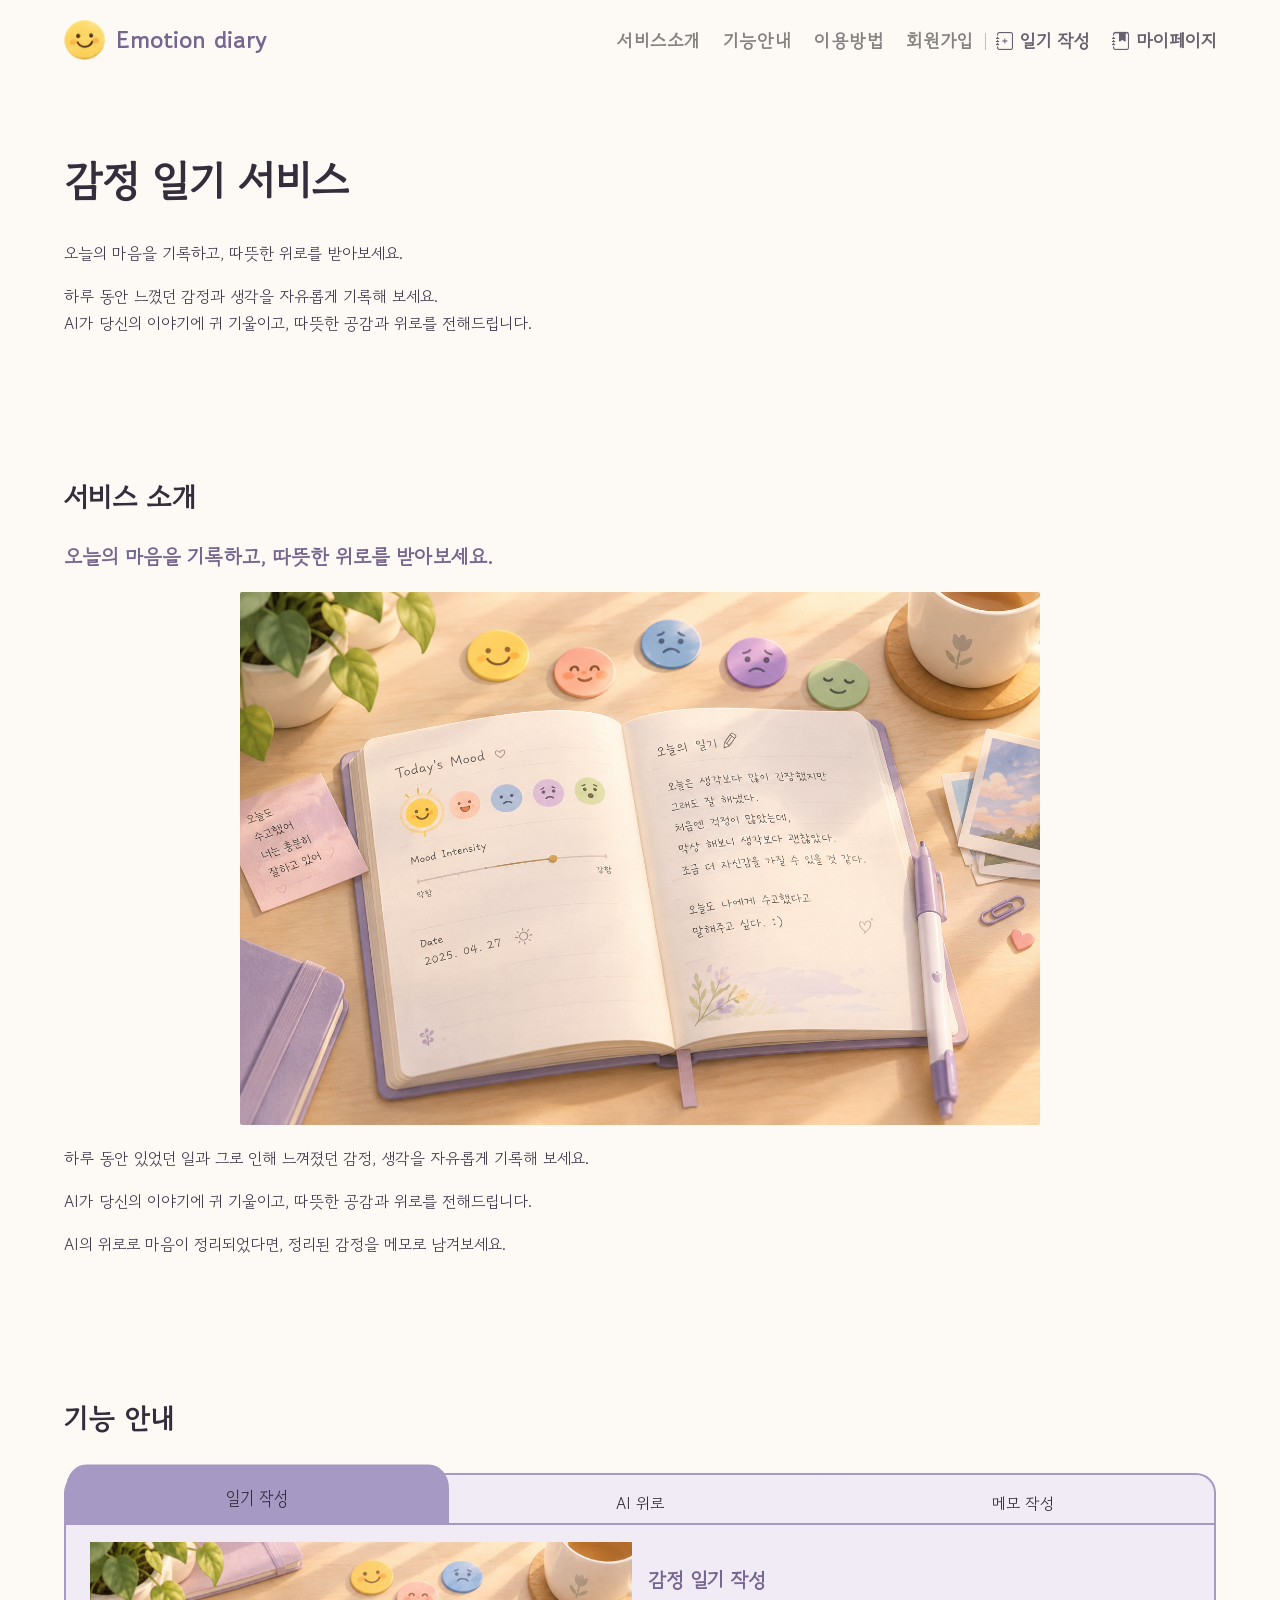
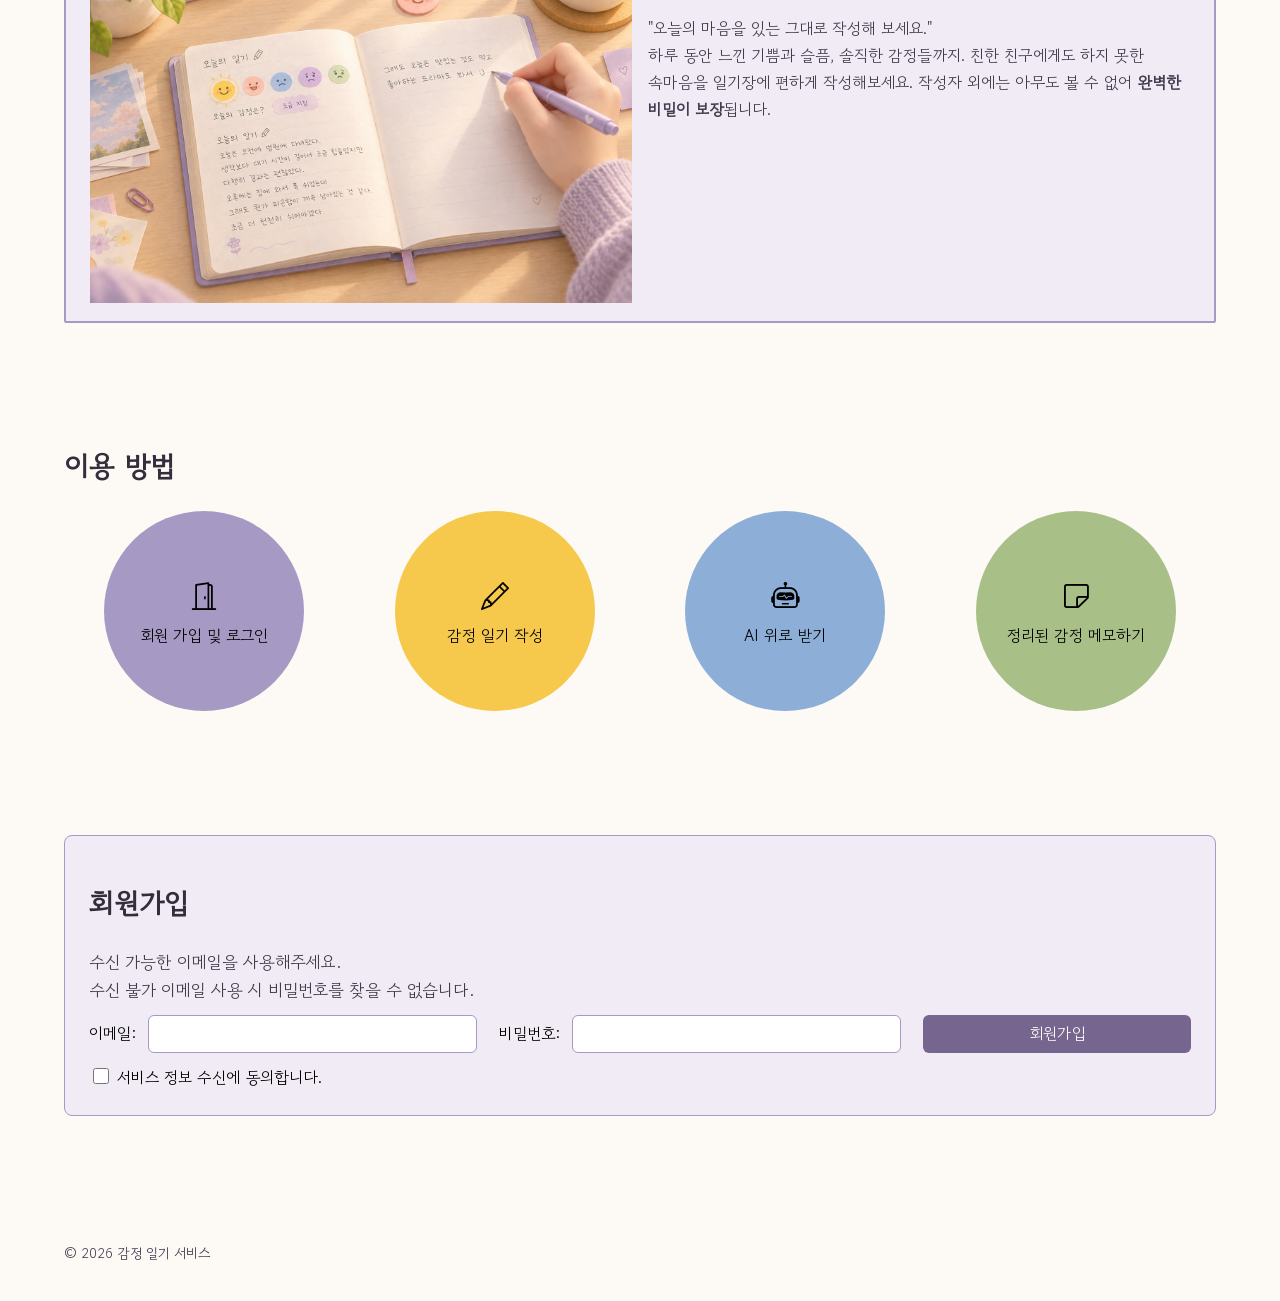
==== commit 5f9801cc: "(week10): 작성한 일기 필터링" ====
--- a/index.html
+++ b/index.html
@@ -42,8 +42,8 @@
 					</button>
 				</li>
 			</ul>
-			<button id="menuToggleBtn" class="is-open" aria-controls="navMenu" aria-expanded="false">
-				<i class="bi bi-list" aria-hidden="true"></i>
+			<button id="menuToggleBtn" class="is-open" aria-label="메뉴 열기" aria-controls="navMenu" aria-expanded="false">
+				<i class="bi bi-list" aria-hidden="true"></i> <span>menu</span>
 			</button>
 		</nav>
 	</header>
@@ -68,7 +68,7 @@
 		</section>
 
 		<section id="features">
-			<h2>감정 일기 기능 안내</h2>
+			<h2>기능 안내</h2>
 
 			<div class="feature-tabs" id="featureTabs" role="tab-list" aria-label="기능 선택 탭">
 				<button id="tabWirte" class="active" onclick="showFeature('Wirte', this)">일기 작성</button>
--- a/css/style.css
+++ b/css/style.css
@@ -443,7 +443,7 @@
 
 	#menuToggleBtn.is-open {
 		position: absolute;
-		top: 8px;
+		top: 0;
 		right: 0;
 	}
 }
@@ -482,6 +482,10 @@
 		background: #FDFAF6;
 		padding: 30px 24px 50px;
 		box-shadow: #aaaaaa 2px 0px 10px;
+	}
+
+	#menuToggleBtn.is-open {
+		top: 8px;
 	}
 
 	section {
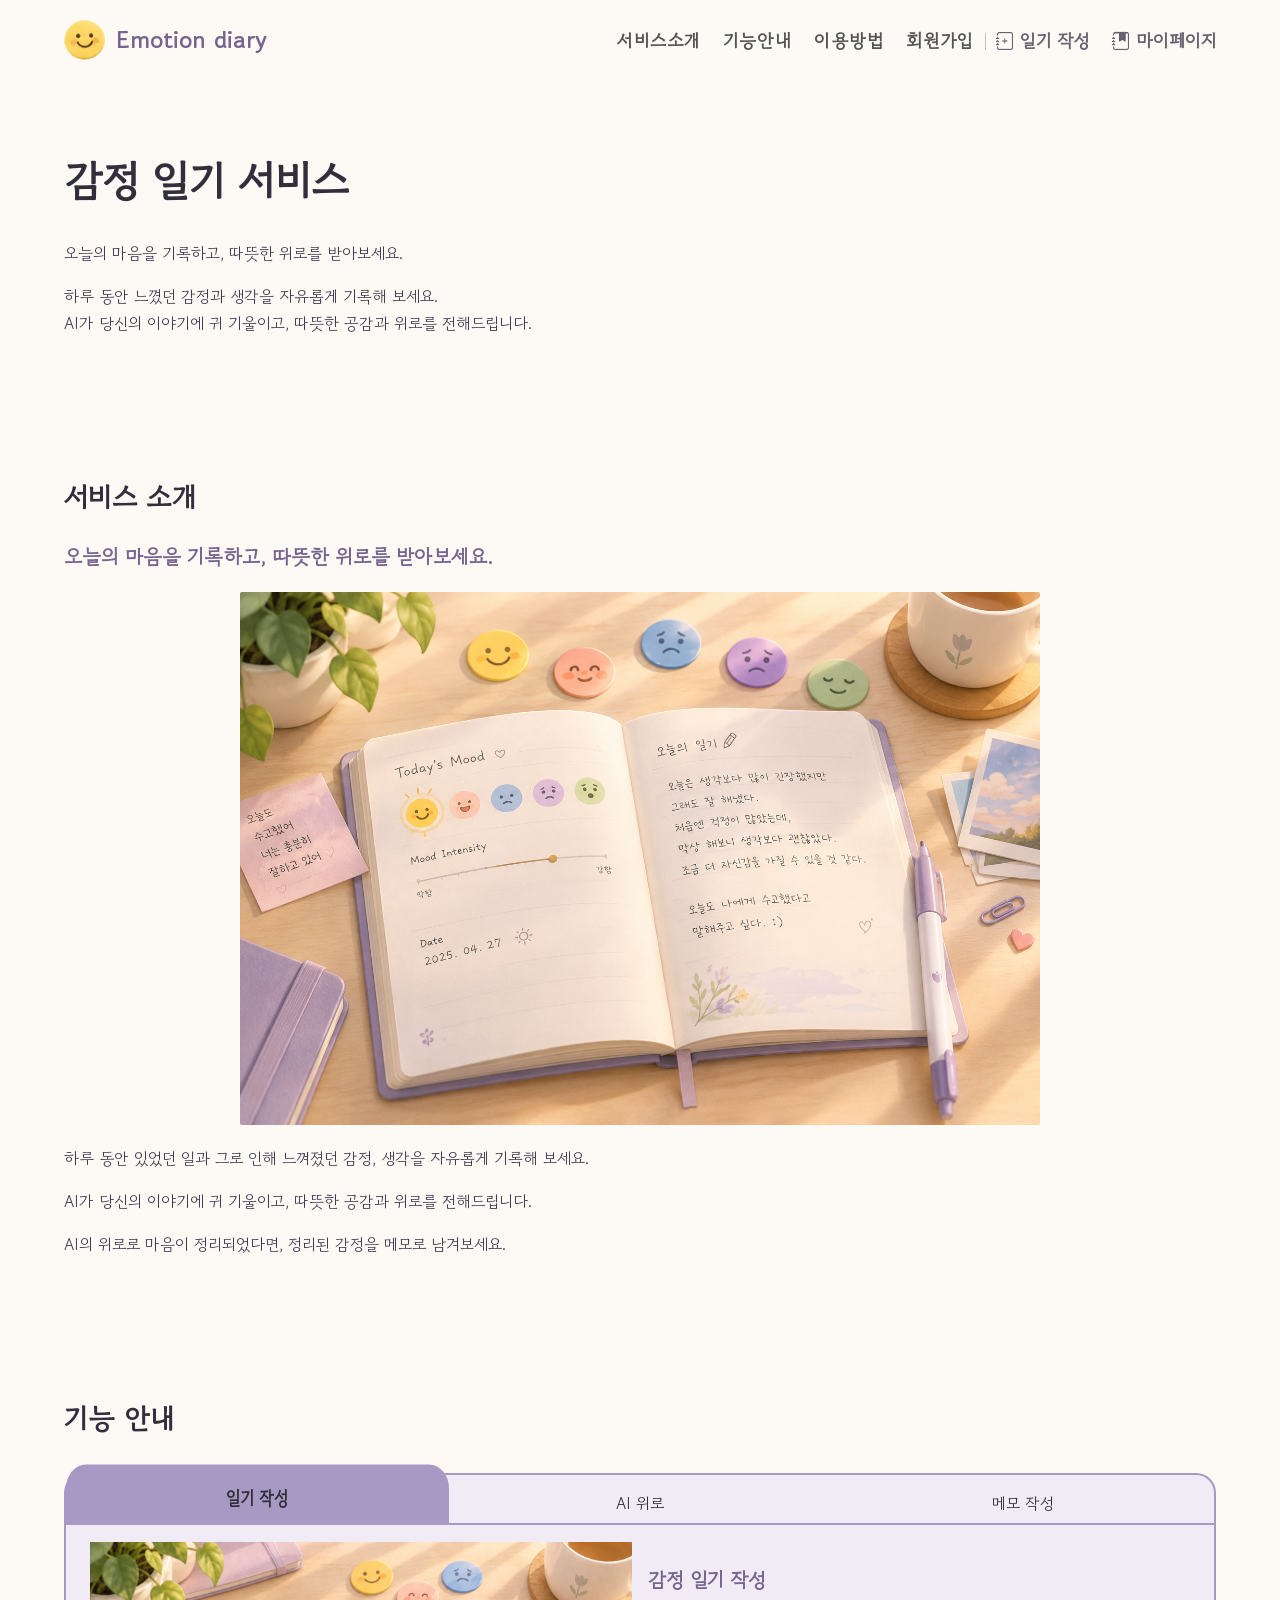
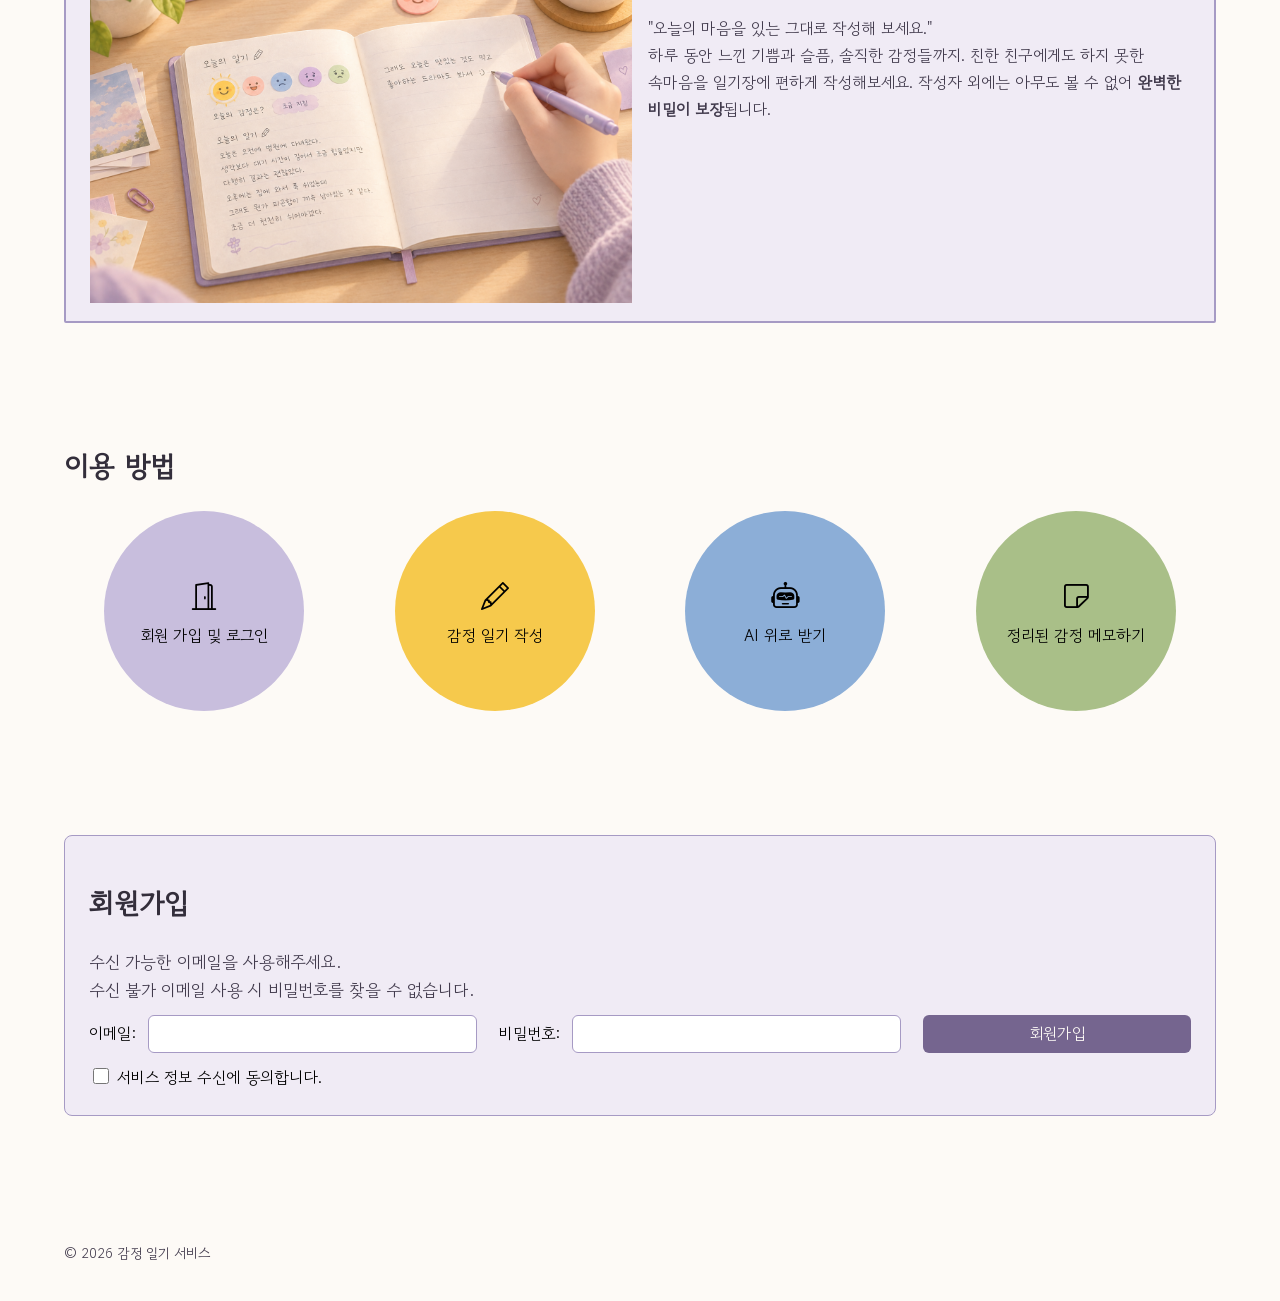
==== commit ad965644: "(week11): 웹 접근성 개선 - 색상 대비, alt, 포커스 이동" ====
--- a/index.html
+++ b/index.html
@@ -22,13 +22,16 @@
 		정보 순서: 서비스 소개 → 핵심 기능 안내 → 이용 방법 → 회원가입
     -->
 	<header id="header">
-		<nav aria-label="주요 메뉴" aria-expanded="false" id="headerNav" class="header-nav">
+		<nav aria-label="주요 메뉴" id="headerNav" class="header-nav">
 			<a href="./index.html" class="nav-logo">
-				<img src="assets/images/logo.png" alt="웃는 얼굴의 로고">Emotion diary
+				<img src="assets/images/logo.png" alt="Emotion diary 로고">Emotion diary
 			</a>
+			<button id="menuToggleBtn" class="is-open" aria-label="메뉴 열기" aria-controls="mainNav" aria-expanded="false">
+				<i class="bi bi-list" aria-hidden="true"></i> <span>menu</span>
+			</button>
 			<ul id="mainNav" class="nav-menu">
 				<li><a href="#about">서비스소개</a></li>
-				<li><a class="is-current" aria-current="page" href="#features">기능안내</a></li>
+				<li><a class="is-current" aria-current="location" href="#features">기능안내</a></li>
 				<li><a href="#steps">이용방법</a></li>
 				<li><a href="#signup">회원가입</a></li>
 				<li class="left-line">
@@ -42,13 +45,10 @@
 					</button>
 				</li>
 			</ul>
-			<button id="menuToggleBtn" class="is-open" aria-label="메뉴 열기" aria-controls="navMenu" aria-expanded="false">
-				<i class="bi bi-list" aria-hidden="true"></i> <span>menu</span>
-			</button>
 		</nav>
 	</header>
 
-	<main>
+	<main tabindex="-1">
 		<section id="main">
 			<h1>감정 일기 서비스</h1>
 			<p>오늘의 마음을 기록하고, 따뜻한 위로를 받아보세요.</p>
@@ -60,7 +60,7 @@
 			<h2>서비스 소개</h2>
 			<h3>오늘의 마음을 기록하고, <br class="pc-none">따뜻한 위로를 받아보세요.</h3>
 
-			<img src="assets/images/main.png" alt="감정 일기 사용 예시 이미지">
+			<img src="assets/images/main.png" alt="다양한 감정 표정과 오늘의 일기가 쓰여있는 일기장, 옆에는 격려해주는 위로의 메모가 놓여 있다.">
 
 			<p>하루 동안 있었던 일과 그로 인해 느껴졌던 감정, 생각을 자유롭게 기록해 보세요.</p>
 			<p>AI가 당신의 이야기에 귀 기울이고, 따뜻한 공감과 위로를 전해드립니다.</p>
@@ -70,14 +70,14 @@
 		<section id="features">
 			<h2>기능 안내</h2>
 
-			<div class="feature-tabs" id="featureTabs" role="tab-list" aria-label="기능 선택 탭">
+			<div class="feature-tabs" id="featureTabs" role="tablist" aria-label="기능 선택 탭">
 				<button id="tabWirte" class="active" onclick="showFeature('Wirte', this)">일기 작성</button>
 				<button id="tabRead" onclick="showFeature('Read', this)">AI 위로</button>
 				<button id="tabMemo" onclick="showFeature('Memo', this)">메모 작성</button>
 			</div>
 			<div class="feature-cards" id="featureCards" aria-label="기능 상세 안내">
 				<div class="feature-card active" id="featureWirte">
-					<img src="assets/images/wirte.png" alt="일기를 작성하는 모습의 이미지" />
+					<img src="assets/images/wirte.png" alt="감정을 선택하고 일기를 작성중인 모습" />
 					<h3>감정 일기 작성</h3>
 					<p>
 						"오늘의 마음을 있는 그대로 작성해 보세요."<br>
@@ -87,7 +87,7 @@
 					</p>
 				</div>
 				<div class="feature-card" id="featureRead">
-					<img src="assets/images/ai_read.png" alt="ai가 일기를 읽고 생각하는 모습의 이미지" />
+					<img src="assets/images/ai_read.png" alt="ai가 일기를 읽고 위로의 말을 생각하는 모습" />
 					<h3>AI 위로 받기</h3>
 					<p>
 						"나만을 위한 AI의 따뜻한 공감과 위로"<br>
@@ -96,7 +96,7 @@
 					</p>
 				</div>
 				<div class="feature-card" id="featureMemo">
-					<img src="assets/images/memo.png" alt="ai의 위로를 보고난 후 메모를 붙인 모습의 이미지" />
+					<img src="assets/images/memo.png" alt="ai의 위로를 보고난 후 일기장에 메모를 붙인 모습" />
 					<h3>정리된 감정 메모하기</h3>
 					<p>
 						"정리된 감정을 메모로 남갸보세요."<br>
@@ -127,7 +127,7 @@
 
 			<form action="" method="" class="signup-form" id="signupForm">
 				<label for="email">이메일:</label>
-				<input type="email" id="email" name="email" required>
+				<input type="email" id="email" name="email" required maxlength="50">
 
 				<label for="password">비밀번호:</label>
 				<input type="password" id="password" name="password" required>
@@ -145,8 +145,7 @@
 		</section>
 	</main>
 
-	<div class="popup-mask d-none" id="popup">
-		<button class="popup-close" onclick="closePopup()"><i class="bi bi-x-square"></i></button>
+	<div class="popup-mask d-none" id="popup" role="dialog" aria-modal="true">
 		<div class="bg-table-tablet"></div>
 		<div class="diary-img-background">
 
@@ -163,12 +162,12 @@
 				<button type="button" id="loginButton" onclick="checkLogin()" disabled>로그인</button>
 			</div>
 
-			<form class="write-diary-container d-none" id="writeDiaryPopup">
+			<form class="write-diary-container d-none" id="writeDiaryPopup" novalidate>
 				<div class="select-date d-none" id="writeDiaryDate">
 					<label for="selectDate">날짜 선택</label>
 					<button id="dateYesterday" class="btn-normal" onclick="changeDate(-1)" type="button">어제</button>
 					<button id="dateToday" class="btn-normal" onclick="changeDate()" type="button">오늘</button>
-					<input type="date" name="selectDate" id="selectDate" required
+					<input type="date" name="selectDate" id="selectDate"
 						aria-describedby="selectDateHelp selectDateError">
 					<p id="selectDateHelp">어제 이전 날짜는 직접 설정해주세요.</p>
 					<p id="selectDateError" class="c-danger d-none" role="alert">해당 날짜는 이미 작성한 일기가 있습니다. 다른 날짜를 선택해주세요.
@@ -179,29 +178,29 @@
 					<label for="selectFeel">기분 선택</label>
 					<p>그날 기분은 어땠나요?</p>
 					<ul class="select-feels" id="feelList">
-						<li onclick="changeFeels(this)">
+						<li onclick="changeFeels(this)" tabindex="0">
 							<img src="assets/images/emoji/face_happy.png" alt="행복한 표정">
 							<p class="bg-red bg-transparent">행복</p>
 						</li>
-						<li onclick="changeFeels(this)">
-							<img src="assets/images/emoji/face_good.png" alt="좋아하는 표정">
+						<li onclick="changeFeels(this)" tabindex="0">
+							<img src="assets/images/emoji/face_good.png" alt="기분이 좋아 보이는 표정">
 							<p class="bg-yellow bg-transparent">좋음</p>
 						</li>
-						<li onclick="changeFeels(this)">
+						<li onclick="changeFeels(this)" tabindex="0">
 							<img src="assets/images/emoji/face_comfortable.png" alt="평온한 모습의 표정">
 							<p class="bg-green bg-transparent">보통</p>
 						</li>
-						<li onclick="changeFeels(this)">
+						<li onclick="changeFeels(this)" tabindex="0">
 							<img src="assets/images/emoji/face_sad.png" alt="슬퍼하는 표정">
 							<p class="bg-blue bg-transparent">슬픔</p>
 						</li>
-						<li onclick="changeFeels(this)">
+						<li onclick="changeFeels(this)" tabindex="0">
 							<img src="assets/images/emoji/face_bad.png" alt="기분이 나빠보이는 표정">
 							<p class="bg-main bg-transparent">나쁨</p>
 						</li>
 					</ul>
 
-					<input type="hidden" name="selectFeel" id="selectFeel" required>
+					<input type="hidden" name="selectFeel" id="selectFeel">
 				</div>
 
 				<div class="write-title d-none" id="writeDiaryTitle">
@@ -211,11 +210,10 @@
 						날짜를 제목으로 사용하기
 					</label>
 					<input type="text" minlength="2" maxlength="50" name="writeTitle" id="writeTitle"
-						placeholder="제목을 입력해주세요." required
-						aria-describedby="writeTitleHelp writeTitleCount writeTitleError">
+						placeholder="제목을 입력해주세요." aria-describedby="writeTitleHelp writeTitleCount writeTitleError">
 					<div class="field-meta">
 						<p id="writeTitleHelp">2~50글자 이내로 입력해주세요.</p>
-						<p id="writeTitleCount" class="title-length" aria-live="polite">0/50자</p>
+						<p id="writeTitleCount" class="title-length">0/50자</p>
 					</div>
 					<p id="writeTitleError" class="c-danger" role="alert"></p>
 				</div>
@@ -223,7 +221,7 @@
 				<div class="write-dairy d-none" id="writeDiaryDetail">
 					<label for="writeDiaryTextarea">일기 내용</label>
 					<textarea name="writeDiaryTextarea" id="writeDiaryTextarea" rows="10" placeholder="내용을 입력해주세요."
-						minlength="5" maxlength="1000" required></textarea>
+						minlength="5" maxlength="1000"></textarea>
 					<div id="writeTextareaMent">
 						<p>5글자 이상 입력해주세요.</p>
 						<p id="writeTextareaLength">0/1000</p>
@@ -232,20 +230,22 @@
 
 				<div class="check-write-diary d-none" id="checkWriteDiary">
 					<p id="checkDate">2026년 12월 11일</p>
-					<img id="checkFeel" src="assets/images/emoji/face_good.png" alt="사용자가 선택한 감정의 표정">
+					<img id="checkFeel" src="assets/images/emoji/face_good.png" alt="">
 					<p id="checkTitle">제목</p>
 					<p id="checkDiary">내용</p>
 				</div>
 
 				<div class="move-btns" id="writeBtns">
+					<button id="saveBtn" class="d-none" type="submit">일기 저장</button>
 					<button id="prevBtn" class="btn-white" type="button">이전</button>
 					<button id="nextBtn" disabled type="button">다음</button>
-					<button id="saveBtn" class="d-none" type="submit">일기 저장</button>
 					<button id="cancelBtn" class="d-none btn-danger" onclick="cancelWriteDiary()" type="button">작성
 						취소</button>
 				</div>
 			</form>
 		</div>
+
+		<button class="popup-close" onclick="closePopup()"><i class="bi bi-x-square"></i></button>
 	</div>
 	</div>
 
--- a/css/style.css
+++ b/css/style.css
@@ -5,6 +5,8 @@
 	#A69AC4
 	light color
 	#F0EBF5
+	middle 
+	#C8BEDD
 	deep color
 	#75658F
 	dark (font)
@@ -118,7 +120,7 @@
 }
 
 .nav-menu>li>a {
-	color: #666666cd;
+	color: #555555;
 }
 
 .nav-menu>li>a {
@@ -298,6 +300,14 @@
 	border: 1px solid #E96B6B;
 }
 
+button.btn-transparent,
+.btn-transparent {
+	background-color: transparent;
+	color: inherit;
+	box-sizing: border-box;
+	border: none;
+}
+
 button:hover,
 .btn:hover {
 	background-color: #A69AC4;
--- a/css/index.css
+++ b/css/index.css
@@ -52,6 +52,7 @@
 
 .feature-tabs>button.active {
 	background: #A69AC4;
+	font-weight: bold;
 	transform: scaleY(1.2) translateY(-4px);
 }
 
@@ -135,7 +136,7 @@
 }
 
 .step-list>li:nth-child(1) {
-	background-color: #A69AC4;
+	background-color: #C8BEDD;
 }
 
 .step-list>li:nth-child(2) {
@@ -354,8 +355,7 @@
 	filter: grayscale(0);
 }
 
-.select-feels>li:hover>img,
-.select-feels>li:focus>img {
+.select-feels>li:hover>img {
 	filter: grayscale(0);
 }
 
@@ -477,19 +477,13 @@
 	width: 100%;
 	display: flex;
 	justify-content: space-between;
+	gap: 5px;
 }
 
 .move-btns>button {
 	flex: 0 0 auto;
 }
 
-#saveBtn {
-	margin-left: auto;
-}
-
-#cancelBtn {
-	margin-left: 10px;
-}
 
 /* // end popup write ----------------------- */
 @media (max-width: 1200px),
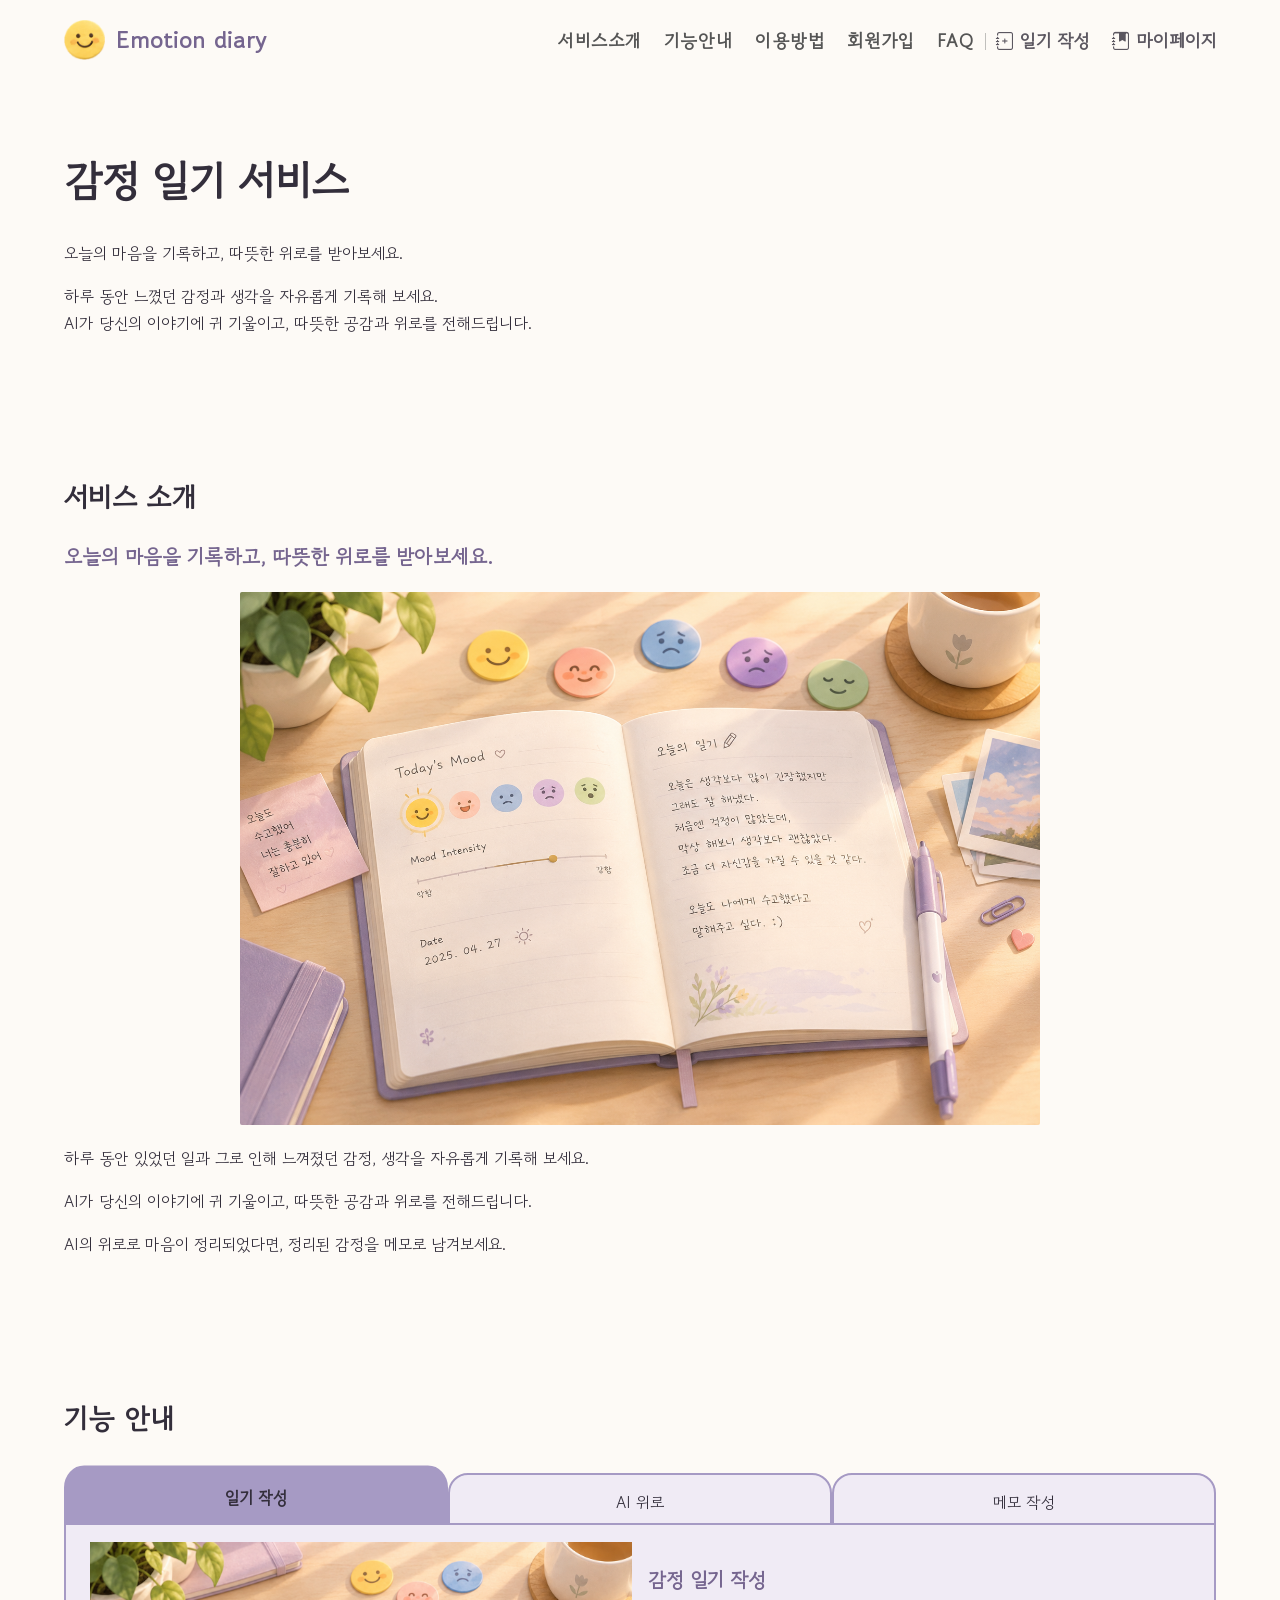
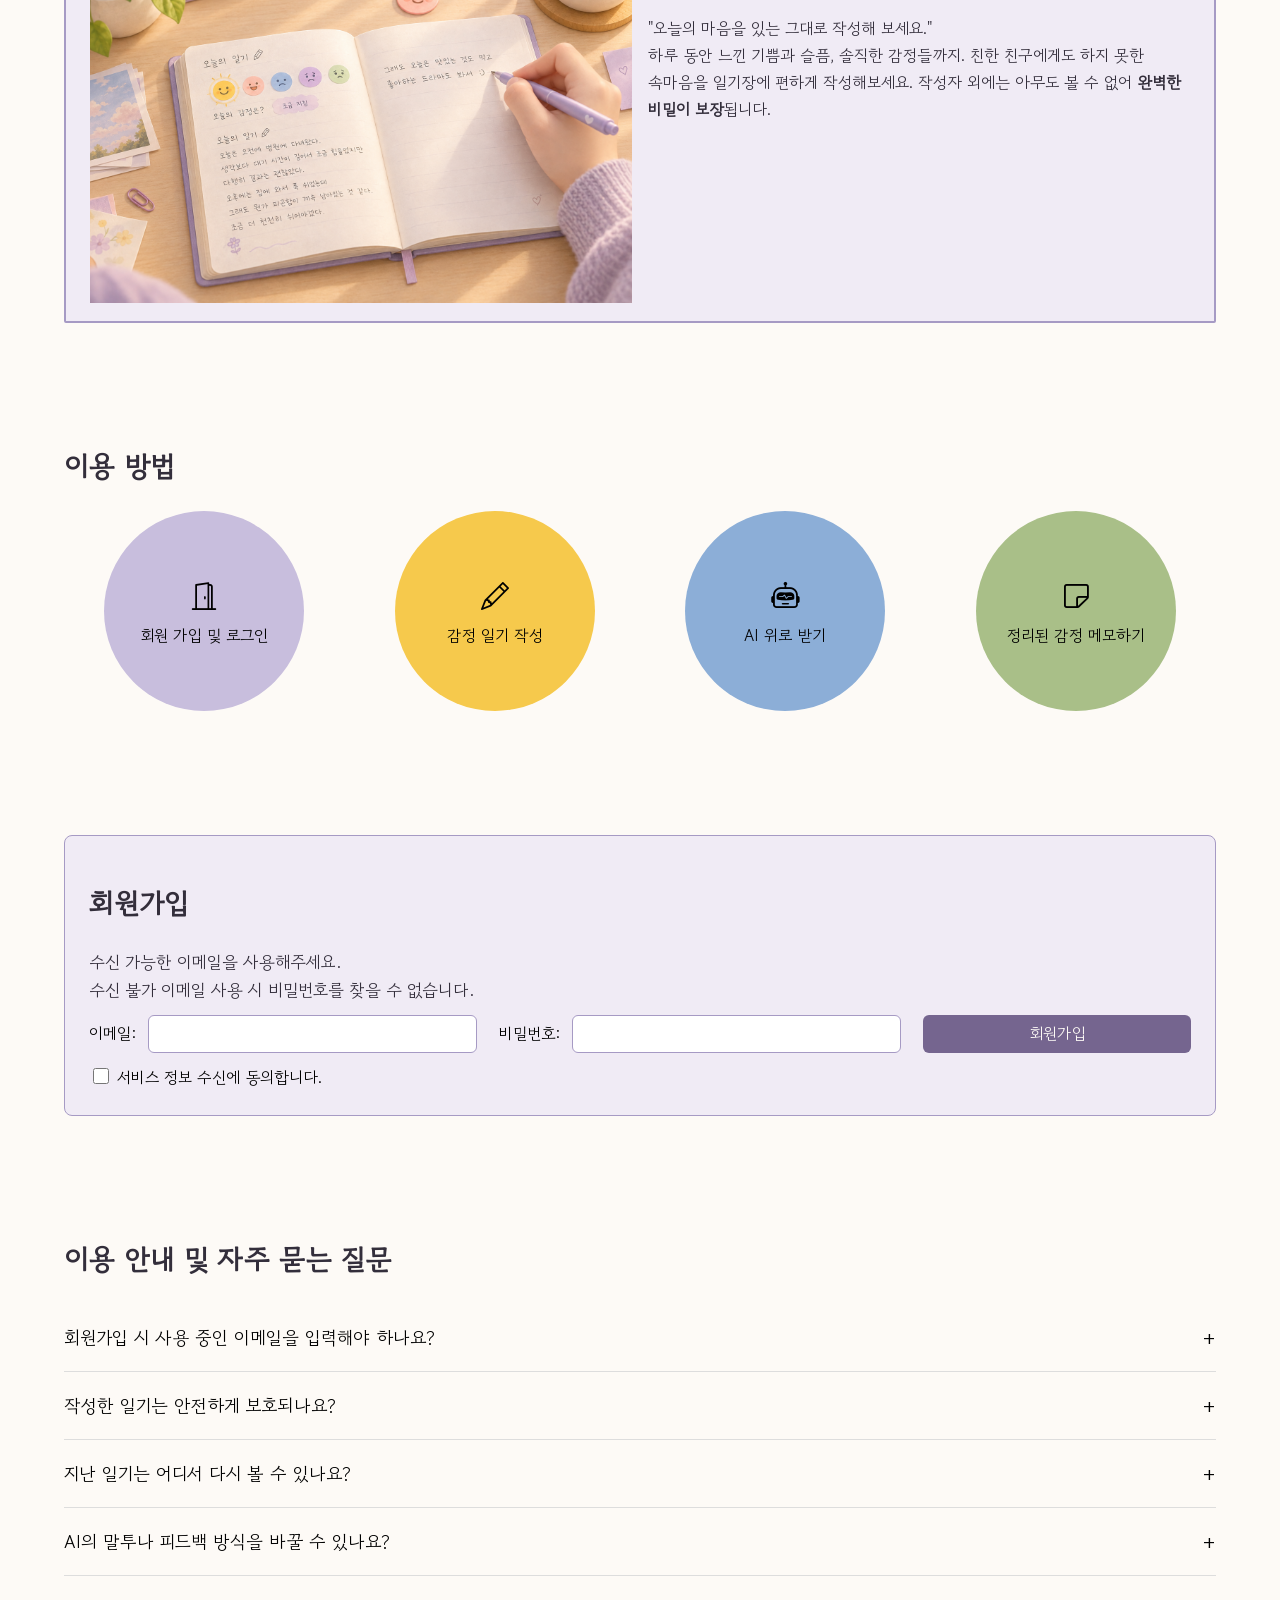
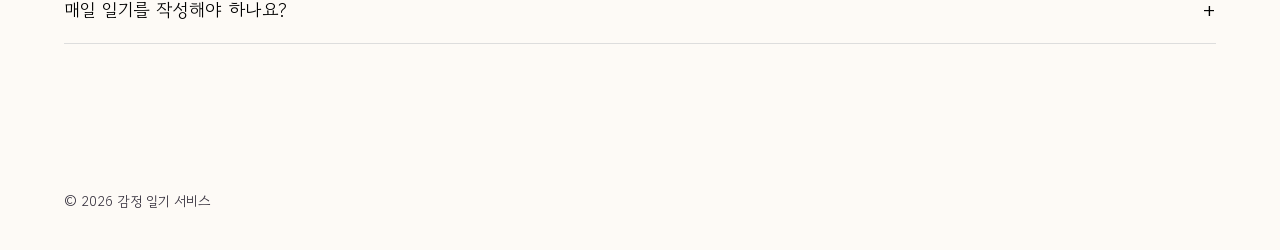
==== commit cd6f1bdd: "(week12): 공유 색 정의, FAQ 아코디언 추가, 일기 내용 보기 모달 변경, 더미데이터 생성용 페이지 추가" ====
--- a/index.html
+++ b/index.html
@@ -34,6 +34,7 @@
 				<li><a class="is-current" aria-current="location" href="#features">기능안내</a></li>
 				<li><a href="#steps">이용방법</a></li>
 				<li><a href="#signup">회원가입</a></li>
+				<li><a href="#faq">FAQ</a></li>
 				<li class="left-line">
 					<button id="writeDiary" onclick="openPopup()">
 						<i class="bi bi-journal-plus"></i> 일기 작성
@@ -143,6 +144,60 @@
 			<button class="d-none" id="signUpWriteDiary" onclick="openPopup()">일기 작성 <i
 					class="bi bi-journal-plus"></i></button>
 		</section>
+
+		<section id="faq" class="faq">
+			<h2>이용 안내 및 자주 묻는 질문</h2>
+
+			<div id="faqAccordion" class="faq-accordion">
+				<details>
+					<summary>
+						<span>회원가입 시 사용 중인 이메일을 입력해야 하나요?</span>
+						<span class="icon" aria-hidden="true"></span>
+					</summary>
+					<p>
+						비밀번호를 잊어버렸을 때 이메일을 통해 비밀번호를 찾을 수 있으므로,
+						실제로 사용 중인 이메일을 입력해 주세요.
+					</p>
+				</details>
+				<details>
+					<summary>
+						<span>작성한 일기는 안전하게 보호되나요?</span>
+						<span class="icon" aria-hidden="true"></span>
+					</summary>
+					<p>
+						작성한 일기는 계정 정보를 통해 접근할 수 있으며, 다른 사람에게 계정 정보를 공유하지 않는 것이 중요합니다. 아이디와 비밀번호를 타인에게 알려주지 마세요.
+					</p>
+				</details>
+				<details>
+					<summary>
+						<span>지난 일기는 어디서 다시 볼 수 있나요?</span>
+						<span class="icon" aria-hidden="true"></span>
+					</summary>
+					<p>
+						마이페이지에 접속하면 이전에 작성한 일기 목록을 확인할 수 있습니다.
+						원하는 날짜의 일기를 선택해 지난 기록을 다시 살펴보세요.
+					</p>
+				</details>
+				<details>
+					<summary>
+						<span>AI의 말투나 피드백 방식을 바꿀 수 있나요?</span>
+						<span class="icon" aria-hidden="true"></span>
+					</summary>
+					<p>
+						마이페이지의 설정 메뉴에서 원하는 AI 말투와 피드백 방식을 선택할 수 있습니다. 자신에게 편안한 방식으로 설정해 보세요.
+					</p>
+				</details>
+				<details>
+					<summary>
+						<span>매일 일기를 작성해야 하나요?</span>
+						<span class="icon" aria-hidden="true"></span>
+					</summary>
+					<p>
+						매일 작성하지 않아도 괜찮습니다. 부담을 느끼지 않는 선에서 자신의 감정을 기록하고 돌아보는 시간을 가져 보세요.
+					</p>
+				</details>
+			</div>
+		</section>
 	</main>
 
 	<div class="popup-mask d-none" id="popup" role="dialog" aria-modal="true">
@@ -151,8 +206,9 @@
 
 			<div class="login-container" id="loginContainer">
 				<p class="login-hint">
-					이메일:test_mail@google.com <span onclick="loginCopy('email')">[사용]</span><br>
-					비밀번호:abc123!! <span onclick="loginCopy('password')">[사용]</span>
+					이메일:test_mail@google.com <button class="bg-transparent"
+						onclick="loginCopy('email')">[사용]</button><br>
+					비밀번호:abc123!! <button class="bg-transparent" onclick="loginCopy('password')">[사용]</button>
 				</p>
 				<label for="loginEmail">이메일</label>
 				<input type="email" name="loginEmail" id="loginEmail" placeholder="이메일을 입력해주세요.">
@@ -247,7 +303,6 @@
 
 		<button class="popup-close" onclick="closePopup()"><i class="bi bi-x-square"></i></button>
 	</div>
-	</div>
 
 	<footer>
 		<p>&copy; 2026 감정 일기 서비스</p>
--- a/css/style.css
+++ b/css/style.css
@@ -1,27 +1,17 @@
-/*
-	사용하는 색상 정리
-
-	main color(purple)
-	#A69AC4
-	light color
-	#F0EBF5
-	middle 
-	#C8BEDD
-	deep color
-	#75658F
-	dark (font)
-	#423B4D
-	cream color(body background)
-	#FDFAF6
-	yellow
-	#F6C94C
-	red
-	#E96B6B
-	blue
-	#8CAED7
-	green
-	#A9BF88
-*/
+:root {
+	--color-main: #A69AC4;
+	--color-light: #F0EBF5;
+	--color-middle: #C8BEDD;
+	--color-deep: #75658F;
+	--color-focus: #F6C94C;
+	--color-dark: #332E3B;
+	--color-cream: #FDFAF6;
+	--color-cream-header: #FDFAF6E9;
+	--color-yellow: #F6C94C;
+	--color-red: #E96B6B;
+	--color-blue: #8CAED7;
+	--color-green: #A9BF88;
+}
 
 body {
 	font-family: "Gowun Dodum", sans-serif;
@@ -30,9 +20,13 @@
 	line-height: 1.6;
 	margin: 0;
 	padding: 0;
-	background-color: #FDFAF6;
+	background-color: var(--color-cream);
 	word-break: keep-all;
 	position: relative;
+}
+
+body:has(dialog[open]) {
+	overflow: hidden;
 }
 
 *,
@@ -50,27 +44,28 @@
 }
 
 .bg-red {
-	background-color: #E96B6B;
+	background-color: var(--color-red);
 }
 
 .bg-yellow {
-	background-color: #F6C94C;
+	background-color: var(--color-yellow);
 }
 
 .bg-green {
-	background-color: #A9BF88;
+	background-color: var(--color-green);
 }
 
 .bg-blue {
-	background-color: #8CAED7;
+	background-color: var(--color-blue);
 }
 
 .bg-main {
-	background-color: #A69AC4;
+	background-color: var(--color-main);
 }
 
 .bg-transparent {
 	background-color: transparent;
+	color: #332E3B;
 }
 
 .bold {
@@ -82,9 +77,9 @@
 	height: 80px;
 	padding: 15px calc(((100% - 1200px) / 2) + 24px);
 	position: fixed;
-	background: #FDFAF6e9;
-	z-index: 500;
+	background: var(--color-cream-header);
 	top: 0;
+	z-index: 100;
 }
 
 nav.header-nav {
@@ -129,7 +124,7 @@
 
 .nav-menu button {
 	background: transparent;
-	color: #423B4D;
+	color: var(--color-dark);
 	font-weight: bold;
 	opacity: .8;
 	padding: 0;
@@ -137,9 +132,9 @@
 }
 
 .nav-menu>li>a.is-current {
-	color: #75658F;
+	color: var(--color-deep);
 	opacity: 1;
-	border-bottom: 1px solid #75658F;
+	border-bottom: 1px solid var(--color-deep);
 }
 
 #menuToggleBtn {
@@ -175,7 +170,7 @@
 }
 
 a {
-	color: #75658F;
+	color: var(--color-deep);
 	font-weight: bold;
 	letter-spacing: 1px;
 	text-decoration: none;
@@ -183,28 +178,27 @@
 }
 
 a:hover {
-	color: #A69AC4;
+	color: var(--color-main);
 	transform: translateY(-5px);
 }
 
 .nav-menu>li>a:hover {
-	color: #A69AC4;
+	color: var(--color-main);
 	opacity: 1;
 }
 
 a:focus {
-	outline: 2px solid #A9BF88;
-	outline-offset: 2px;
+	outline: 2px solid var(--color-focus);
 }
 
 a:active {
 	outline: none;
-	color: #75658F;
+	color: var(--color-deep);
 	opacity: 0.7;
 }
 
 .nav-menu>li>a:active {
-	color: #75658F;
+	color: var(--color-deep);
 }
 
 h1 {
@@ -225,14 +219,14 @@
 }
 
 h3 {
-	color: #75658F;
+	color: var(--color-deep);
 	font-size: 20px;
 	font-weight: 700;
 	line-height: 1.5;
 }
 
 p {
-	color: #423B4D;
+	color: var(--color-dark);
 	line-height: 1.7;
 	font-weight: 500;
 }
@@ -251,7 +245,7 @@
 input:not([type="checkbox"]):not([type="radio"]) {
 	min-width: 100px;
 	padding: 5px 12px;
-	border: 1px solid #A69AC4;
+	border: 1px solid var(--color-main);
 	border-radius: 6px;
 	margin-right: 10px;
 }
@@ -260,8 +254,8 @@
 .btn {
 	flex: 1;
 	padding: 6px 18px;
-	background-color: #75658F;
-	color: #FDFAF6;
+	background-color: var(--color-deep);
+	color: var(--color-cream);
 	border: none;
 	border-radius: 6px;
 	cursor: pointer;
@@ -271,9 +265,9 @@
 button.btn-white,
 .btn-white {
 	background-color: #fff;
-	color: #75658F;
+	color: var(--color-deep);
 	box-sizing: border-box;
-	border: 1px solid #A69AC4;
+	border: 1px solid var(--color-main);
 }
 
 button.btn-gray,
@@ -289,15 +283,15 @@
 	background-color: #fff;
 	color: #332E3B;
 	box-sizing: border-box;
-	border: 1px solid #A69AC4;
+	border: 1px solid var(--color-main);
 }
 
 button.btn-danger,
 .btn-danger {
 	background-color: #fff;
-	color: #E96B6B;
+	color: var(--color-red);
 	box-sizing: border-box;
-	border: 1px solid #E96B6B;
+	border: 1px solid var(--color-red);
 }
 
 button.btn-transparent,
@@ -310,62 +304,62 @@
 
 button:hover,
 .btn:hover {
-	background-color: #A69AC4;
-	color: #423B4D;
+	background-color: var(--color-main);
+	color: var(--color-dark);
 }
 
 button.btn-danger:hover,
 .btn-danger:hover {
-	background-color: #E96B6B;
+	background-color: var(--color-red);
 	color: #fff;
 }
 
 button:focus,
 .btn:focus {
-	outline: 2px solid #A9BF88;
+	outline: 2px solid var(--color-focus);
+	outline-offset: 2px;
 }
 
 input:focus {
-	outline: 2px solid #A9BF88;
-	outline-offset: 2px;
+	outline: 2px solid var(--color-focus);
 }
 
 button:active,
 .btn:active {
 	outline: none;
-	background-color: #75658F;
+	background-color: var(--color-deep);
 	transform: scale(1.05);
-	color: #FDFAF6;
+	color: var(--color-cream);
 }
 
 button.btn-danger:active,
 .btn-danger:active {
-	background-color: #E96B6B;
+	background-color: var(--color-red);
 	color: #fff;
 	opacity: 0.7;
 }
 
 button:disabled {
 	background-color: lightgray;
-	color: #423B4D;
+	color: var(--color-dark);
 	cursor: not-allowed;
 }
 
 .c-danger {
-	color: #E96B6B !important;
+	color: var(--color-red) !important;
 }
 
 .c-green {
-	color: #F6C94C;
+	color: var(--color-yellow);
 }
 
 .c-success {
-	color: #75658F;
+	color: var(--color-deep);
 	font-weight: bold;
 }
 
 .border-danger {
-	border-color: #E96B6B !important;
+	border-color: var(--color-red) !important;
 }
 
 @media (max-width: 1248px) {
@@ -384,7 +378,7 @@
 		width: 100%;
 		max-width: 400px;
 		height: 100vh;
-		background: #FDFAF6;
+		background: var(--color-cream);
 		padding: 30px 24px 50px;
 		box-shadow: #00000055 0px 0px 10px;
 		right: 0;
@@ -422,7 +416,7 @@
 	}
 
 	.nav-menu>li>a {
-		color: #423B4D;
+		color: var(--color-dark);
 		padding: 5px 0;
 	}
 
@@ -433,7 +427,7 @@
 
 	.nav-menu>li>a.is-current {
 		width: 100%;
-		background: #75658F;
+		background: var(--color-deep);
 		color: #fff;
 		font-weight: normal;
 		margin-left: -10px;
@@ -489,7 +483,7 @@
 	header.is-open {
 		width: 400px;
 		height: 100vh;
-		background: #FDFAF6;
+		background: var(--color-cream);
 		padding: 30px 24px 50px;
 		box-shadow: #aaaaaa 2px 0px 10px;
 	}
--- a/css/index.css
+++ b/css/index.css
@@ -32,9 +32,7 @@
 	display: inline-block;
 	width: 100%;
 	height: 60px;
-	background: #F0EBF5;
 	border-radius: 20px 20px 0 0;
-	border: 2px solid #A69AC4;
 	border-bottom: none;
 	display: flex;
 	align-items: center;
@@ -46,18 +44,39 @@
 .feature-tabs>button {
 	height: 100%;
 	border-radius: 20px 20px 0 0;
-	background: #F0EBF5;
-	color: #332E3B;
+	background: var(--color-light);
+	color: var(--color-dark);
+	border: 2px solid var(--color-main);
+}
+
+.feature-tabs>button:nth-child(1) {
+	z-index: 3;
+}
+
+.feature-tabs>button:nth-child(2) {
+	z-index: 2;
+}
+
+.feature-tabs>button:nth-child(3) {
+	z-index: 1;
 }
 
 .feature-tabs>button.active {
-	background: #A69AC4;
+	background: var(--color-main);
 	font-weight: bold;
-	transform: scaleY(1.2) translateY(-4px);
+	transform: scaleY(1.1) translateY(-4px);
 }
 
 .feature-tabs>button:not(.active):hover {
-	transform: scaleY(1.2) translateY(-4px);
+	transform: scaleY(1.1) translateY(-4px);
+}
+
+.feature-tabs>button:focus,
+.feature-tabs>button.btn:focus {
+	outline: 1px solid var(--color-focus);
+	outline-offset: 0;
+	border: 2px solid var(--color-focus);
+	transform: scaleY(1.1) translateY(-4px);
 }
 
 .feature-cards {
@@ -69,9 +88,9 @@
 	width: 100%;
 	height: 100%;
 	padding: 20px 24px;
-	border: 2px solid #A69AC4;
+	border: 2px solid var(--color-main);
 	border-radius: 0 0 2px 2px;
-	background-color: #F0EBF5;
+	background-color: var(--color-light);
 	display: grid;
 	grid-template-columns: 5fr 5fr;
 	grid-template-rows: 1fr 9fr;
@@ -136,19 +155,19 @@
 }
 
 .step-list>li:nth-child(1) {
-	background-color: #C8BEDD;
+	background-color: var(--color-middle);
 }
 
 .step-list>li:nth-child(2) {
-	background-color: #F6C94C;
+	background-color: var(--color-yellow);
 }
 
 .step-list>li:nth-child(3) {
-	background-color: #8CAED7;
+	background-color: var(--color-blue);
 }
 
 .step-list>li:nth-child(4) {
-	background-color: #A9BF88;
+	background-color: var(--color-green);
 }
 
 .step-list>li>i {
@@ -165,9 +184,8 @@
 
 .signup {
 	padding: 24px;
-	margin-bottom: 80px;
-	background-color: #F0EBF5;
-	border: 1px solid #A69AC4;
+	background-color: var(--color-light);
+	border: 1px solid var(--color-main);
 	border-radius: 8px;
 }
 
@@ -189,6 +207,62 @@
 
 button#signUpWriteDiary {
 	font-size: 20px;
+}
+
+.faq {
+	margin-bottom: 100px;
+}
+
+.faq-accordion details {
+	border-bottom: 1px solid #ddd;
+	padding: 16px 0;
+}
+
+.faq-accordion summary {
+	display: flex;
+	justify-content: space-between;
+	align-items: center;
+	gap: 16px;
+	cursor: pointer;
+	list-style: none;
+	font-size: 18px;
+}
+
+.faq-accordion summary::-webkit-details-marker {
+	display: none;
+}
+
+.faq-accordion summary::marker {
+	content: "";
+}
+
+.faq-accordion .icon::before {
+	content: "+";
+	font-size: 22px;
+}
+
+.faq-accordion details[open] .icon::before {
+	content: "\2212";
+}
+
+.faq-accordion details[open] summary {
+	color: var(--color-deep);
+	font-weight: bold;
+}
+
+.faq-accordion details p {
+	margin: 16px 0 0;
+	line-height: 1.7;
+	font-size: 16px;
+	padding: 8px 20px;
+	background-color: var(--color-light);
+	border-radius: 2px;
+}
+
+.faq-accordion summary:focus-visible {
+	outline: 2px solid var(--color-focus);
+	outline-offset: 4px;
+	border-radius: 4px;
 }
 
 .popup-mask {
@@ -661,9 +735,14 @@
 		padding: 12px 24px 40px;
 	}
 
+	.login-hint>button {
+		width: fit-content;
+	}
+
 	.write-title>label:nth-child(2)>input {
 		width: fit-content;
 	}
+
 }
 
 
@@ -752,7 +831,7 @@
 		max-width: 150px;
 		aspect-ratio: 1 / 1.08;
 		border-radius: 24px;
-		border: 4px solid #F0EBF5;
+		border: 4px solid var(--color-light);
 	}
 
 	.step-list>li>i {
